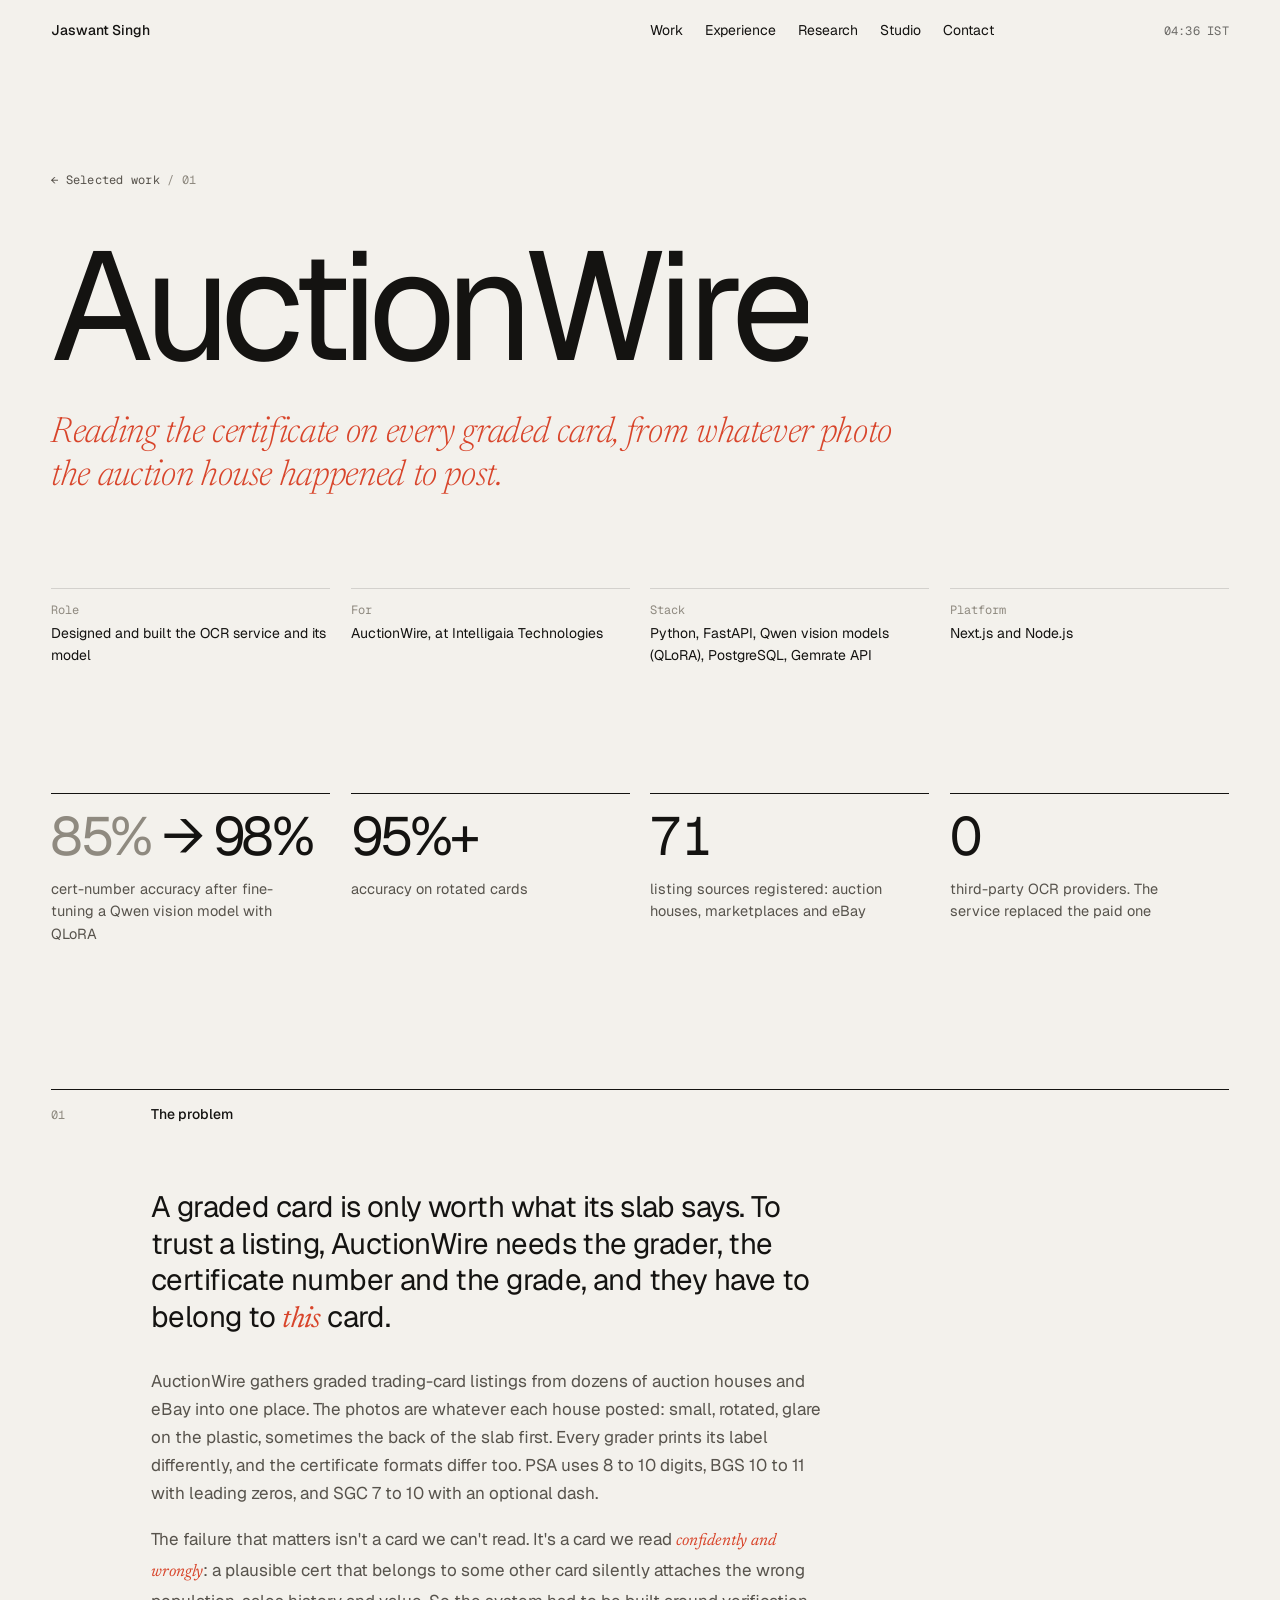
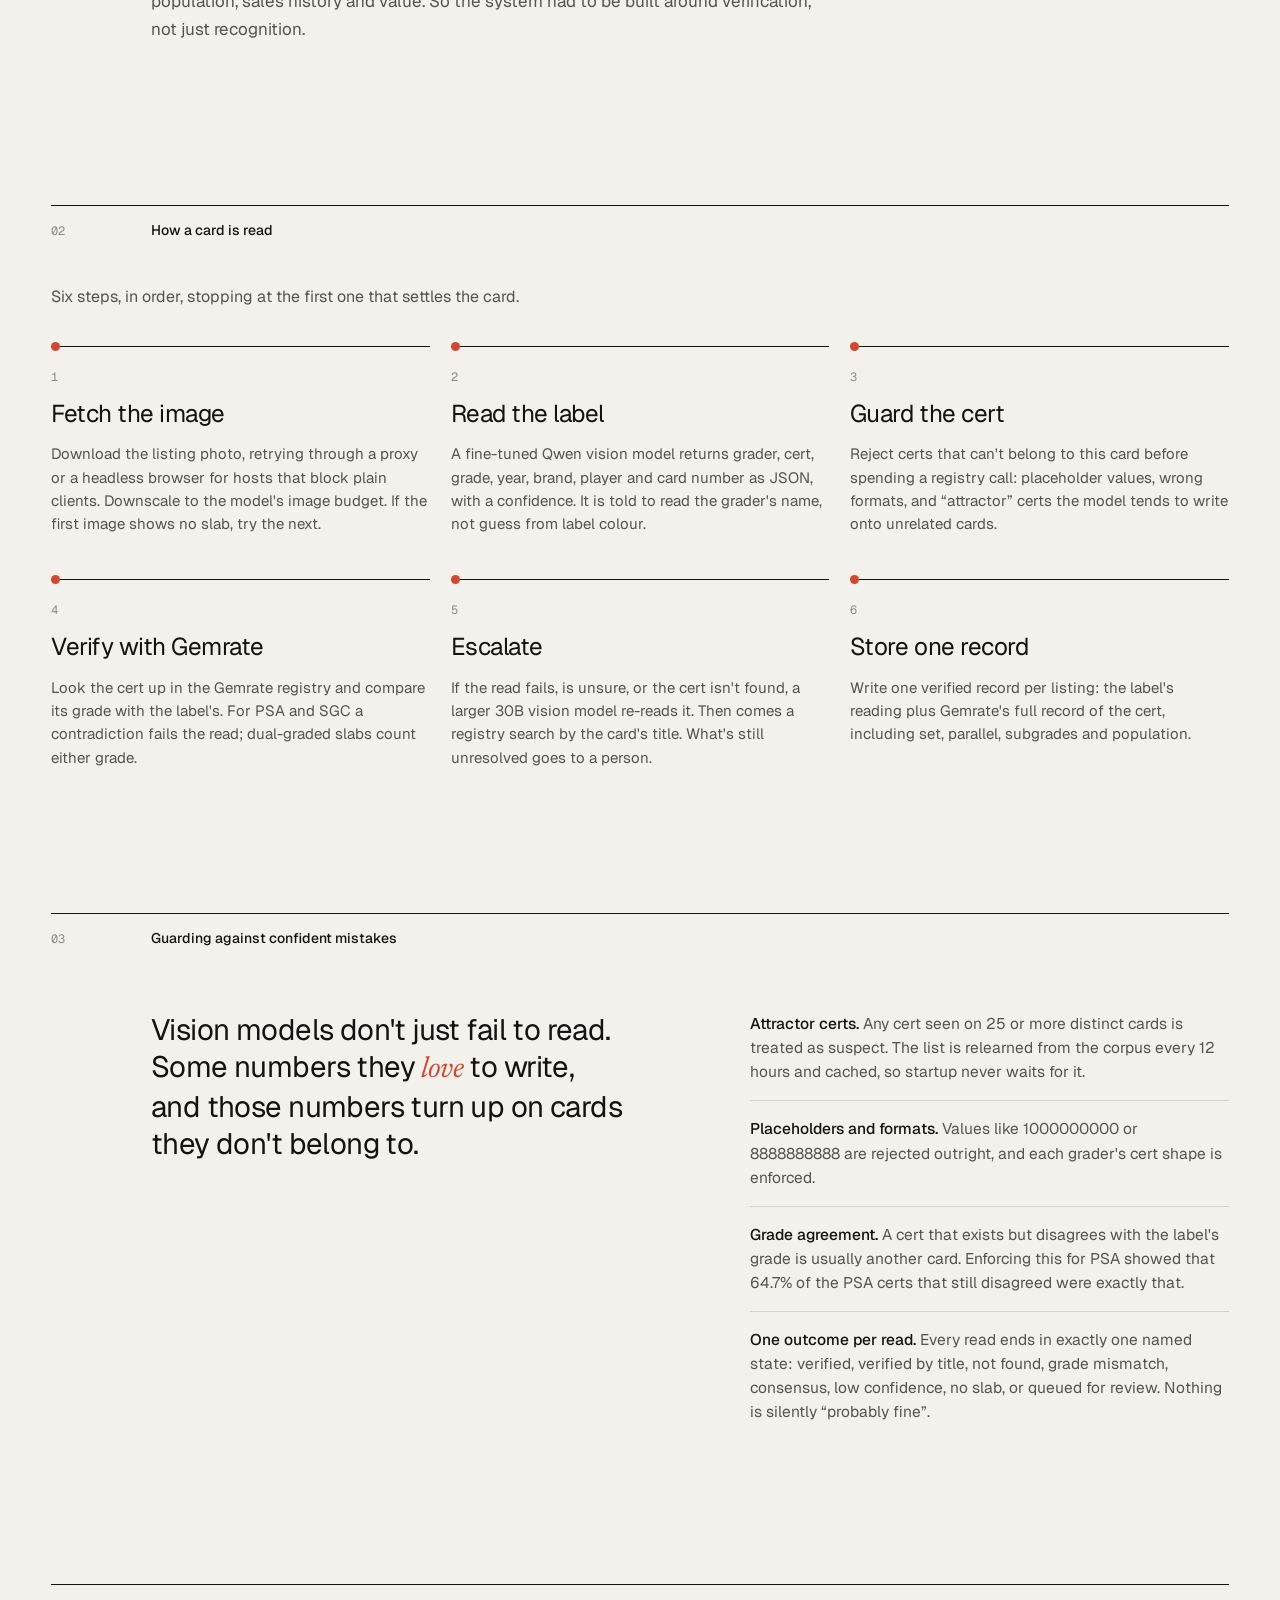
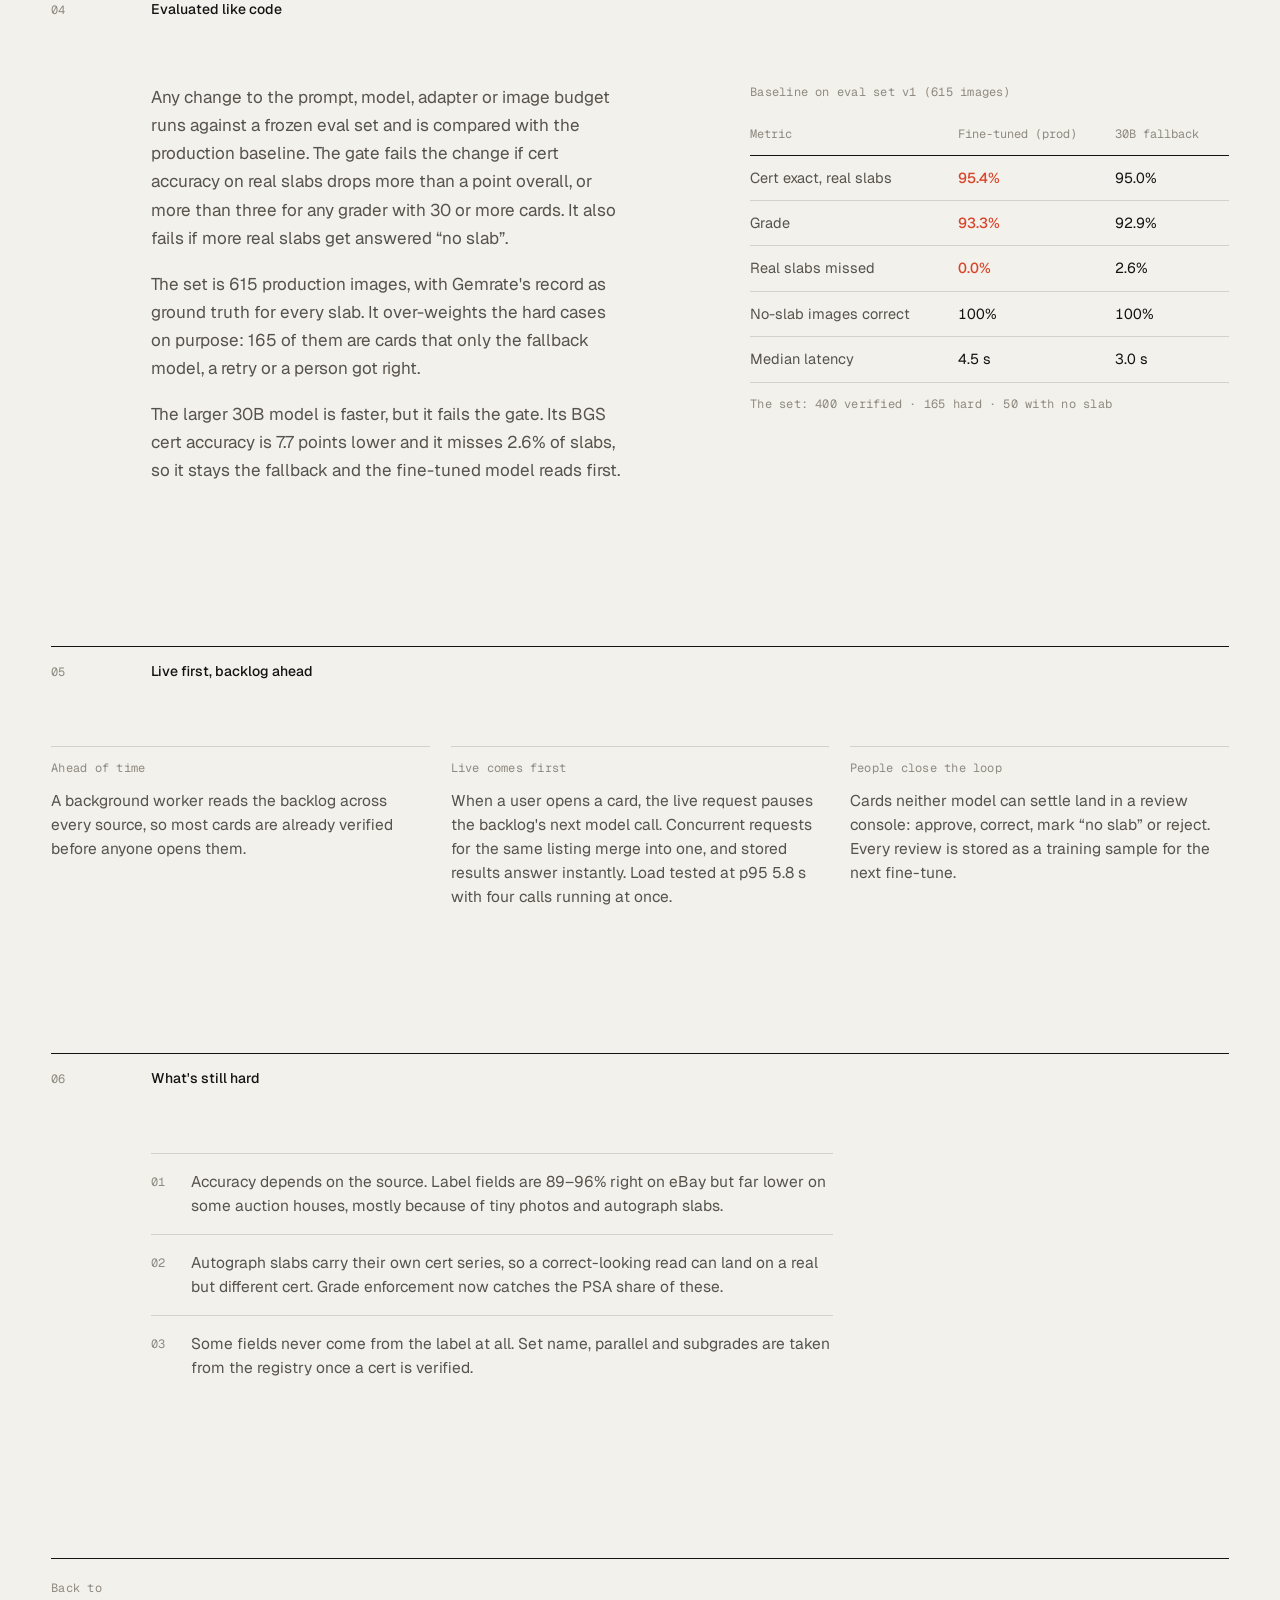
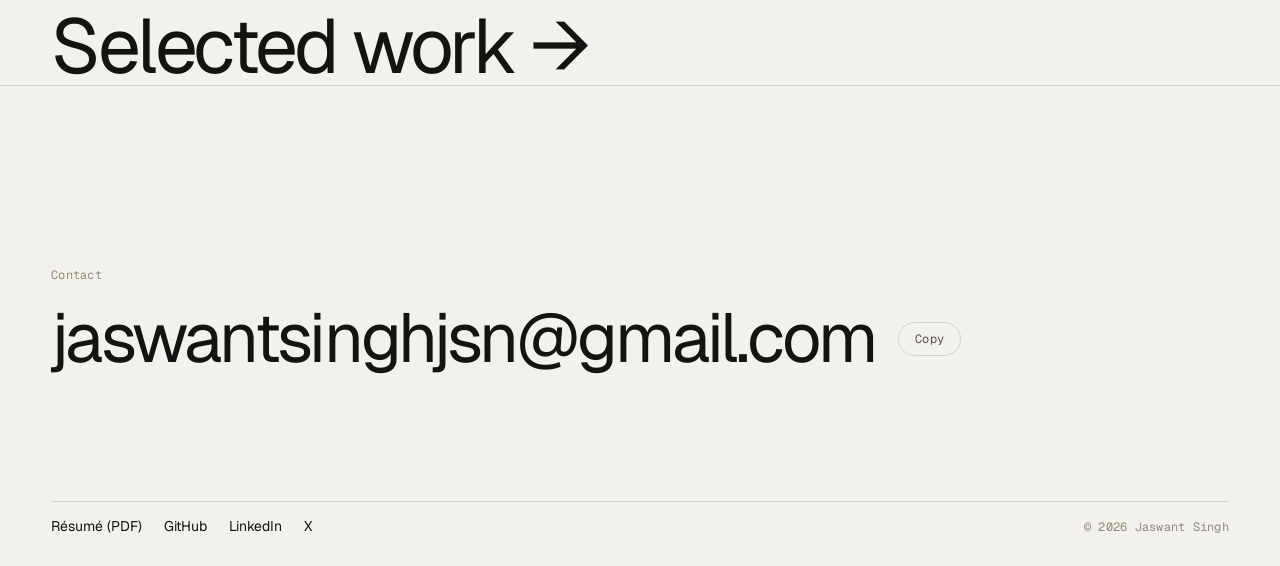
==== work/auctionwire/index.html @ cd72feee "Add the AuctionWire case study page - work/auctionwire/: problem, six-step read pipeline, cert guard" ====
<!DOCTYPE html>
<html lang="en">
<head>
<meta charset="UTF-8" />
<meta name="viewport" content="width=device-width, initial-scale=1.0" />
<title>AuctionWire: reading every slab — Jaswant Singh</title>
<meta name="description" content="Case study: the vision-model service that reads grader, cert number and grade off graded trading-card slabs in auction listings, verifies them against the Gemrate registry, and gates every change on a frozen eval set." />
<meta name="theme-color" content="#f3f1ec" />
<link rel="canonical" href="https://jaswant.art/work/auctionwire/" />
<meta property="og:type" content="article" />
<meta property="og:url" content="https://jaswant.art/work/auctionwire/" />
<meta property="og:title" content="AuctionWire: reading every slab" />
<meta property="og:description" content="A fine-tuned vision model, a registry check and an eval gate: how AuctionWire verifies graded cards from listing photos." />
<meta property="og:image" content="https://jaswant.art/og.png" />
<meta name="twitter:card" content="summary_large_image" />
<meta name="twitter:creator" content="@CodeComposer009" />
<link rel="icon" href="/favicon.ico" sizes="any" />
<link rel="icon" type="image/png" sizes="32x32" href="/img/favicon-32.png" />
<link rel="apple-touch-icon" href="/img/apple-touch-icon.png" />
<link rel="preconnect" href="https://fonts.googleapis.com" />
<link rel="preconnect" href="https://fonts.gstatic.com" crossorigin />
<link href="https://fonts.googleapis.com/css2?family=Geist:wght@300;400;500&family=Geist+Mono:wght@400&family=Newsreader:ital,opsz,wght@0,6..72,300;0,6..72,400;1,6..72,300;1,6..72,400&display=swap" rel="stylesheet" />
<link rel="stylesheet" href="../../css/style.css" />
</head>
<body class="case">

<header class="top">
  <a class="top__name" href="../../">Jaswant Singh</a>
  <nav class="top__nav" aria-label="Primary">
    <a href="../../#work">Work</a>
    <a href="../../#experience" class="top__wide">Experience</a>
    <a href="../../#writing">Research</a>
    <a href="../../#studio">Studio</a>
    <a href="#contact">Contact</a>
  </nav>
  <span class="top__time mono" id="clock" aria-label="Local time"></span>
</header>

<main>

  <!-- ─────────── title ─────────── -->
  <section class="cs-hero">
    <p class="cs-hero__crumb mono"><a href="../../#work">← Selected work</a> / 01</p>
    <h1 class="cs-hero__title" data-split>AuctionWire</h1>
    <p class="cs-hero__lede" data-reveal>
      Reading the certificate on every graded card, from whatever photo the auction house happened to post.
    </p>

    <dl class="cs-meta" data-reveal>
      <div><dt>Role</dt><dd>Designed and built the OCR service and its model</dd></div>
      <div><dt>For</dt><dd>AuctionWire, at Intelligaia Technologies</dd></div>
      <div><dt>Stack</dt><dd>Python, FastAPI, Qwen vision models (QLoRA), PostgreSQL, Gemrate API</dd></div>
      <div><dt>Platform</dt><dd>Next.js and Node.js</dd></div>
    </dl>
  </section>

  <!-- ─────────── numbers ─────────── -->
  <section class="cs-stats" aria-label="Results">
    <div class="cs-stat" data-reveal>
      <p class="cs-stat__n"><span class="cs-stat__from">85%</span> → <span data-count="98">98</span>%</p>
      <p class="cs-stat__l">cert-number accuracy after fine-tuning a Qwen vision model with QLoRA</p>
    </div>
    <div class="cs-stat" data-reveal>
      <p class="cs-stat__n"><span data-count="95">95</span>%+</p>
      <p class="cs-stat__l">accuracy on rotated cards</p>
    </div>
    <div class="cs-stat" data-reveal>
      <p class="cs-stat__n"><span data-count="71">71</span></p>
      <p class="cs-stat__l">listing sources registered: auction houses, marketplaces and eBay</p>
    </div>
    <div class="cs-stat" data-reveal>
      <p class="cs-stat__n">0</p>
      <p class="cs-stat__l">third-party OCR providers. The service replaced the paid one</p>
    </div>
  </section>

  <!-- ─────────── problem ─────────── -->
  <section class="cs-block">
    <header class="block__head">
      <span class="block__num mono">01</span>
      <h2 class="block__title">The problem</h2>
    </header>
    <div class="cs-prose" data-reveal>
      <p class="cs-big">
        A graded card is only worth what its slab says. To trust a listing, AuctionWire needs the grader,
        the certificate number and the grade, and they have to belong to <em>this</em> card.
      </p>
      <p>
        AuctionWire gathers graded trading-card listings from dozens of auction houses and eBay into one place.
        The photos are whatever each house posted: small, rotated, glare on the plastic, sometimes the back of the slab first.
        Every grader prints its label differently, and the certificate formats differ too. PSA uses 8 to 10 digits,
        BGS 10 to 11 with leading zeros, and SGC 7 to 10 with an optional dash.
      </p>
      <p>
        The failure that matters isn't a card we can't read. It's a card we read <em>confidently and wrongly</em>:
        a plausible cert that belongs to some other card silently attaches the wrong population, sales history and value.
        So the system had to be built around verification, not just recognition.
      </p>
    </div>
  </section>

  <!-- ─────────── pipeline ─────────── -->
  <section class="cs-block">
    <header class="block__head">
      <span class="block__num mono">02</span>
      <h2 class="block__title">How a card is read</h2>
    </header>
    <p class="cs-intro" data-reveal>Six steps, in order, stopping at the first one that settles the card.</p>

    <ol class="pipe" id="pipe">
      <li class="pipe__step" data-reveal>
        <span class="pipe__n mono">1</span>
        <h3>Fetch the image</h3>
        <p>Download the listing photo, retrying through a proxy or a headless browser for hosts that block plain clients. Downscale to the model's image budget. If the first image shows no slab, try the next.</p>
      </li>
      <li class="pipe__step" data-reveal>
        <span class="pipe__n mono">2</span>
        <h3>Read the label</h3>
        <p>A fine-tuned Qwen vision model returns grader, cert, grade, year, brand, player and card number as JSON, with a confidence. It is told to read the grader's name, not guess from label colour.</p>
      </li>
      <li class="pipe__step" data-reveal>
        <span class="pipe__n mono">3</span>
        <h3>Guard the cert</h3>
        <p>Reject certs that can't belong to this card before spending a registry call: placeholder values, wrong formats, and “attractor” certs the model tends to write onto unrelated cards.</p>
      </li>
      <li class="pipe__step" data-reveal>
        <span class="pipe__n mono">4</span>
        <h3>Verify with Gemrate</h3>
        <p>Look the cert up in the Gemrate registry and compare its grade with the label's. For PSA and SGC a contradiction fails the read; dual-graded slabs count either grade.</p>
      </li>
      <li class="pipe__step" data-reveal>
        <span class="pipe__n mono">5</span>
        <h3>Escalate</h3>
        <p>If the read fails, is unsure, or the cert isn't found, a larger 30B vision model re-reads it. Then comes a registry search by the card's title. What's still unresolved goes to a person.</p>
      </li>
      <li class="pipe__step" data-reveal>
        <span class="pipe__n mono">6</span>
        <h3>Store one record</h3>
        <p>Write one verified record per listing: the label's reading plus Gemrate's full record of the cert, including set, parallel, subgrades and population.</p>
      </li>
    </ol>
  </section>

  <!-- ─────────── guards ─────────── -->
  <section class="cs-block">
    <header class="block__head">
      <span class="block__num mono">03</span>
      <h2 class="block__title">Guarding against confident mistakes</h2>
    </header>
    <div class="cs-split">
      <p class="cs-big" data-reveal>
        Vision models don't just fail to read. Some numbers they <em>love</em> to write, and those numbers turn up on cards they don't belong to.
      </p>
      <ul class="cs-list" data-reveal>
        <li><strong>Attractor certs.</strong> Any cert seen on 25 or more distinct cards is treated as suspect. The list is relearned from the corpus every 12 hours and cached, so startup never waits for it.</li>
        <li><strong>Placeholders and formats.</strong> Values like 1000000000 or 8888888888 are rejected outright, and each grader's cert shape is enforced.</li>
        <li><strong>Grade agreement.</strong> A cert that exists but disagrees with the label's grade is usually another card. Enforcing this for PSA showed that 64.7% of the PSA certs that still disagreed were exactly that.</li>
        <li><strong>One outcome per read.</strong> Every read ends in exactly one named state: verified, verified by title, not found, grade mismatch, consensus, low confidence, no slab, or queued for review. Nothing is silently “probably fine”.</li>
      </ul>
    </div>
  </section>

  <!-- ─────────── evals ─────────── -->
  <section class="cs-block">
    <header class="block__head">
      <span class="block__num mono">04</span>
      <h2 class="block__title">Evaluated like code</h2>
    </header>
    <div class="cs-split">
      <div class="cs-prose" data-reveal>
        <p>
          Any change to the prompt, model, adapter or image budget runs against a frozen eval set and is compared
          with the production baseline. The gate fails the change if cert accuracy on real slabs drops more than a point
          overall, or more than three for any grader with 30 or more cards. It also fails if more real slabs get answered
          “no slab”.
        </p>
        <p>
          The set is 615 production images, with Gemrate's record as ground truth for every slab. It over-weights the hard cases
          on purpose: 165 of them are cards that only the fallback model, a retry or a person got right.
        </p>
        <p>
          The larger 30B model is faster, but it fails the gate. Its BGS cert accuracy is 7.7 points lower and it misses 2.6% of slabs,
          so it stays the fallback and the fine-tuned model reads first.
        </p>
      </div>
      <figure class="cs-table" data-reveal>
        <table>
          <caption class="mono">Baseline on eval set v1 (615 images)</caption>
          <thead>
            <tr><th scope="col">Metric</th><th scope="col">Fine-tuned (prod)</th><th scope="col">30B fallback</th></tr>
          </thead>
          <tbody>
            <tr><th scope="row">Cert exact, real slabs</th><td><b>95.4%</b></td><td>95.0%</td></tr>
            <tr><th scope="row">Grade</th><td><b>93.3%</b></td><td>92.9%</td></tr>
            <tr><th scope="row">Real slabs missed</th><td><b>0.0%</b></td><td>2.6%</td></tr>
            <tr><th scope="row">No-slab images correct</th><td>100%</td><td>100%</td></tr>
            <tr><th scope="row">Median latency</th><td>4.5 s</td><td>3.0 s</td></tr>
          </tbody>
        </table>
        <figcaption class="mono">The set: 400 verified · 165 hard · 50 with no slab</figcaption>
      </figure>
    </div>
  </section>

  <!-- ─────────── system ─────────── -->
  <section class="cs-block">
    <header class="block__head">
      <span class="block__num mono">05</span>
      <h2 class="block__title">Live first, backlog ahead</h2>
    </header>
    <div class="cs-cols">
      <div data-reveal>
        <h3 class="label">Ahead of time</h3>
        <p>A background worker reads the backlog across every source, so most cards are already verified before anyone opens them.</p>
      </div>
      <div data-reveal>
        <h3 class="label">Live comes first</h3>
        <p>When a user opens a card, the live request pauses the backlog's next model call. Concurrent requests for the same listing merge into one, and stored results answer instantly. Load tested at p95 5.8 s with four calls running at once.</p>
      </div>
      <div data-reveal>
        <h3 class="label">People close the loop</h3>
        <p>Cards neither model can settle land in a review console: approve, correct, mark “no slab” or reject. Every review is stored as a training sample for the next fine-tune.</p>
      </div>
    </div>
  </section>

  <!-- ─────────── honest gaps ─────────── -->
  <section class="cs-block">
    <header class="block__head">
      <span class="block__num mono">06</span>
      <h2 class="block__title">What's still hard</h2>
    </header>
    <ul class="cs-gaps" data-reveal>
      <li>Accuracy depends on the source. Label fields are 89–96% right on eBay but far lower on some auction houses, mostly because of tiny photos and autograph slabs.</li>
      <li>Autograph slabs carry their own cert series, so a correct-looking read can land on a real but different cert. Grade enforcement now catches the PSA share of these.</li>
      <li>Some fields never come from the label at all. Set name, parallel and subgrades are taken from the registry once a cert is verified.</li>
    </ul>
  </section>

  <!-- ─────────── next ─────────── -->
  <nav class="cs-next" aria-label="More">
    <a href="../../#work" class="cs-next__link">
      <span class="label">Back to</span>
      <span class="cs-next__title">Selected work →</span>
    </a>
  </nav>

  <footer class="contact" id="contact">
    <p class="label">Contact</p>
    <div class="contact__mailrow">
      <a class="contact__mail" href="mailto:jaswantsinghjsn@gmail.com" data-split>jaswantsinghjsn@gmail.com</a>
      <button class="contact__copy mono" type="button" data-copy="jaswantsinghjsn@gmail.com" aria-live="polite">Copy</button>
    </div>
    <div class="contact__row">
      <nav class="contact__links" aria-label="Elsewhere">
        <a href="../../resume.pdf" target="_blank" rel="noopener">Résumé (PDF)</a>
        <a href="https://github.com/jaswantsinghh" target="_blank" rel="me noopener">GitHub</a>
        <a href="https://www.linkedin.com/in/jaswant-singh009" target="_blank" rel="me noopener">LinkedIn</a>
        <a href="https://x.com/CodeComposer009" target="_blank" rel="me noopener">X</a>
      </nav>
      <p class="mono">© <span id="year"></span> Jaswant Singh</p>
    </div>
  </footer>
</main>

<script src="../../js/case.js"></script>
</body>
</html>
---- css/style.css ----
/* ═══════════════════════════════════════════════════════════════
   jaswant.art
   Paper, ink, one red. A 12-column grid and a lot of air.
   ═══════════════════════════════════════════════════════════════ */

:root {
  --paper: #f3f1ec;
  --ink: #141311;
  --ink-2: #57534c;   /* secondary text */
  --ink-3: #8f8a80;   /* tertiary / labels */
  --rule: rgba(20, 19, 17, 0.14);
  --accent: #d8452b;

  --sans: "Geist", ui-sans-serif, system-ui, -apple-system, "Segoe UI", sans-serif;
  --serif: "Newsreader", "Iowan Old Style", Georgia, serif;
  --mono: "Geist Mono", ui-monospace, "SF Mono", Menlo, monospace;

  --pad: clamp(20px, 4vw, 56px);
  --gap: clamp(14px, 1.6vw, 24px);
  --ease: cubic-bezier(0.22, 1, 0.36, 1);
}

/* the studio turns the lights down — js toggles .is-night on <html> */
html.is-night {
  --paper: #151412;
  --ink: #ece8df;
  --ink-2: #b3ada2;
  --ink-3: #7d786f;
  --rule: rgba(236, 232, 223, 0.14);
}

*, *::before, *::after { margin: 0; padding: 0; box-sizing: border-box; }

html { scroll-behavior: smooth; -webkit-text-size-adjust: 100%; }

body {
  background: var(--paper);
  color: var(--ink);
  font-family: var(--sans);
  font-size: 16px;
  line-height: 1.55;
  font-weight: 400;
  -webkit-font-smoothing: antialiased;
  text-rendering: optimizeLegibility;
  transition: background-color 0.9s var(--ease), color 0.9s var(--ease);
  overflow-x: hidden;
}

::selection { background: var(--accent); color: #fff; }

[hidden] { display: none !important; }
a { color: inherit; text-decoration: none; }
ul, ol { list-style: none; }
img { display: block; max-width: 100%; }

.mono { font-family: var(--mono); font-size: 12px; letter-spacing: 0.02em; }
.label {
  font-family: var(--mono); font-size: 12px; font-weight: 400;
  letter-spacing: 0.02em; color: var(--ink-3);
}

.skip {
  position: absolute; left: -9999px; top: 12px; z-index: 100;
  background: var(--ink); color: var(--paper); padding: 8px 14px;
}
.skip:focus { left: 12px; }

:focus-visible { outline: 1.5px solid var(--accent); outline-offset: 3px; }

/* underline that draws in from the left */
.top__nav a, .contact__links a, .reader__close {
  background: linear-gradient(currentColor, currentColor) no-repeat 0 100% / 0 1px;
  transition: background-size 0.5s var(--ease), color 0.3s;
}
.top__nav a:hover, .contact__links a:hover, .reader__close:hover { background-size: 100% 1px; }

/* ─────────────────────────── header ─────────────────────────── */
.top {
  position: fixed; inset: 0 0 auto 0; z-index: 50;
  display: grid; grid-template-columns: repeat(12, 1fr); column-gap: var(--gap);
  align-items: baseline;
  padding: 20px var(--pad);
  font-size: 14px;
  background: color-mix(in srgb, var(--paper) 88%, transparent);
  -webkit-backdrop-filter: blur(10px); backdrop-filter: blur(10px);
  transition: background-color 0.9s var(--ease);
}
.top__name { grid-column: 1 / span 3; font-weight: 500; }
.top__nav { grid-column: 7 / span 4; display: flex; gap: 22px; }
.top__time { grid-column: 11 / span 2; justify-self: end; color: inherit; opacity: 0.6; }
/* mid widths: drop the clock and let the nav sit flush right */
@media (max-width: 1180px) {
  .top__time { display: none; }
  .top__nav { grid-column: 4 / -1; justify-self: end; }
}
@media (max-width: 760px) {
  .top { grid-template-columns: 1fr auto; }
  .top__name { grid-column: 1; }
  .top__nav { grid-column: 2; gap: 14px; }
  .top__wide { display: none; }
  .top__name { white-space: nowrap; }
  .top__time { display: none; }
}
@media (max-width: 400px) {
  .top__nav { gap: 11px; font-size: 13px; }
}
@media (max-width: 350px) {
  .top { column-gap: 10px; font-size: 12.5px; }
  .top__nav { gap: 8px; font-size: 12.5px; }
}

/* ─────────────────────────── intro ─────────────────────────── */
.intro {
  position: relative;
  min-height: 100svh;
  display: flex; flex-direction: column;
  padding: clamp(110px, 19vh, 190px) var(--pad) 32px;
}
.intro__lede {
  max-width: 15.5em;
  font-weight: 400;
  font-size: clamp(32px, 4.6vw, 74px);
  line-height: 1.02;
  letter-spacing: -0.035em;
  position: relative; z-index: 2;
}
/* the memoji sits in the empty top-right of the intro, tilting toward the cursor */
.intro__me {
  position: absolute;
  top: clamp(110px, 19vh, 190px);  /* same as the intro’s top padding, so it lines up with the lede */
  right: var(--pad);
  width: clamp(104px, 11.5vw, 176px); height: auto;
  transform-origin: 50% 85%;
  will-change: transform;
  opacity: 0; animation: me-in 1.2s 0.5s var(--ease) forwards;
}
@keyframes me-in { from { opacity: 0; translate: 0 18px; } to { opacity: 1; translate: 0 0; } }
@media (max-width: 760px) {
  .intro__me { position: static; width: 84px; margin: 0 0 18px -6px; }
}
.intro__lede .soft {
  font-family: var(--serif); font-style: italic; font-weight: 300;
  letter-spacing: -0.01em;
  color: var(--accent);
}
.intro__meta {
  order: 3;
  display: grid; grid-template-columns: repeat(12, 1fr); column-gap: var(--gap);
  margin-top: 0;
  position: relative; z-index: 2;
  font-size: 14px;
}
.intro__meta div { grid-column: span 3; border-top: 1px solid var(--rule); padding-top: 12px; }
.intro__meta div:first-child { grid-column: 1 / span 3; }
.intro__meta div:nth-child(2) { grid-column: 4 / span 4; }
.intro__meta div:nth-child(3) { grid-column: 8 / span 5; }
.intro__meta dt { font-family: var(--mono); font-size: 12px; color: var(--ink-3); margin-bottom: 4px; }
.intro__meta dd { color: var(--ink); }
@media (max-width: 760px) {
  .intro__meta { display: block; }
  .intro__meta div { margin-bottom: 14px; }
}

/* the field takes whatever height is left between the lede and the meta row */
.intro__field {
  order: 2;
  flex: 1 1 0;      /* basis 0: ignore the canvas's own pixel size */
  min-height: 200px;
  width: calc(100% + 2 * var(--pad));
  margin: 12px calc(-1 * var(--pad)) 20px;
  display: block;
  pointer-events: none;
}

/* ─────────────────────────── blocks ─────────────────────────── */
.block, .studio { padding: clamp(96px, 16vh, 180px) var(--pad) 0; position: relative; }
.block__head {
  display: grid; grid-template-columns: repeat(12, 1fr); column-gap: var(--gap);
  align-items: baseline;
  border-top: 1px solid var(--ink);
  padding-top: 14px;
  margin-bottom: clamp(40px, 7vh, 80px);
}
.block__num { grid-column: 1 / span 1; color: var(--ink-3); }
.block__title { grid-column: 2 / span 6; font-size: 14px; font-weight: 500; letter-spacing: 0; }
@media (max-width: 760px) {
  .block__num { grid-column: 1 / span 2; }
  .block__title { grid-column: 3 / -1; }
}

/* ─────────────────────────── work rows ─────────────────────────── */
.rows { border-bottom: 1px solid var(--rule); }
.row {
  display: grid; grid-template-columns: repeat(12, 1fr); column-gap: var(--gap);
  align-items: baseline;
  padding: 26px 0 28px;
  border-top: 1px solid var(--rule);
  position: relative;
  cursor: default;
}
.row:first-child { border-top: none; }
.row__idx { grid-column: 1 / span 1; color: var(--ink-3); }
.row__title {
  grid-column: 2 / span 5;
  font-size: clamp(24px, 2.6vw, 38px); font-weight: 400; letter-spacing: -0.025em; line-height: 1.1;
  transition: transform 0.6s var(--ease), color 0.3s;
}
.row__desc { grid-column: 7 / span 4; color: var(--ink-2); font-size: 15px; max-width: 42ch; }
.row__tags { grid-column: 11 / span 2; justify-self: end; text-align: right; color: var(--ink-3); }
.rows:hover .row { color: var(--ink-3); }
.rows:hover .row .row__desc { color: var(--ink-3); }
.rows .row:hover, .rows .row:hover .row__desc { color: var(--ink); }
.rows .row:hover .row__title { transform: translateX(10px); color: var(--accent); }
.row, .row__desc { transition: color 0.35s; }
@media (max-width: 900px) {
  .row__idx { grid-column: 1 / span 1; }
  .row__title { grid-column: 2 / -1; }
  .row__desc { grid-column: 2 / -1; margin-top: 10px; }
  .row__tags { grid-column: 2 / -1; justify-self: start; text-align: left; margin-top: 10px; }
}

/* floating drawing that follows the cursor over the work list */
.peek {
  position: fixed; left: 0; top: 0; z-index: 40;
  width: 300px; height: 210px;
  pointer-events: none;
  opacity: 0; transform: scale(0.92);
  transition: opacity 0.35s var(--ease), transform 0.5s var(--ease);
  will-change: transform;
}
.peek.is-on { opacity: 1; transform: scale(1); }
.peek canvas { width: 100%; height: 100%; display: block; }
@media (hover: none) { .peek { display: none; } }

/* ─────────────────────────── experience ─────────────────────────── */
.cv { border-bottom: 1px solid var(--rule); }
.cv__item {
  display: grid; grid-template-columns: repeat(12, 1fr); column-gap: var(--gap);
  align-items: baseline;
  padding: 22px 0 24px; border-top: 1px solid var(--rule);
}
.cv__item:first-child { border-top: none; }
.cv__when { grid-column: 1 / span 2; color: var(--ink-3); }
.cv__what { grid-column: 3 / span 4; }
.cv__what h3 { font-size: clamp(18px, 1.6vw, 22px); font-weight: 400; letter-spacing: -0.015em; line-height: 1.2; }
.cv__org { color: var(--ink-3); font-size: 15px; margin-top: 2px; }
.cv__note { grid-column: 8 / span 5; color: var(--ink-2); font-size: 15px; max-width: 46ch; }
@media (max-width: 900px) {
  .cv__when { grid-column: 1 / -1; margin-bottom: 6px; }
  .cv__what, .cv__note { grid-column: 1 / -1; }
  .cv__note { margin-top: 10px; }
}

/* ─────────────────────────── practice ─────────────────────────── */
.practice { display: grid; grid-template-columns: repeat(12, 1fr); column-gap: var(--gap); }
.practice__statement {
  grid-column: 2 / span 8;
  font-size: clamp(22px, 2.3vw, 34px); line-height: 1.25; letter-spacing: -0.02em;
  margin-bottom: clamp(56px, 9vh, 100px);
}
.practice__cols {
  grid-column: 2 / -1;
  display: grid; grid-template-columns: repeat(3, 1fr); column-gap: var(--gap);
}
.practice__cols .label { margin-bottom: 14px; }
.practice__cols li { font-size: 15px; padding: 9px 0; border-top: 1px solid var(--rule); color: var(--ink-2); }
@media (max-width: 760px) {
  .practice__statement, .practice__cols { grid-column: 1 / -1; }
  .practice__cols { grid-template-columns: 1fr; row-gap: 36px; }
}

/* ─────────────────────────── writing ─────────────────────────── */
.entries { border-bottom: 1px solid var(--rule); }
.entry {
  display: grid; grid-template-columns: repeat(12, 1fr); column-gap: var(--gap);
  align-items: baseline;
  width: 100%; padding: 20px 0;
  background: none; border: none; border-top: 1px solid var(--rule);
  font: inherit; color: inherit; text-align: left;
  cursor: pointer;
}
.entries li:first-child .entry { border-top: none; }
.entry__type { grid-column: 1 / span 1; color: var(--ink-3); }
.entry__title { grid-column: 2 / span 7; font-size: clamp(18px, 1.6vw, 22px); letter-spacing: -0.015em; transition: color 0.3s; }
.entry__meta { grid-column: 9 / span 3; color: var(--ink-3); }
.entry__arrow { grid-column: 12 / span 1; justify-self: end; transition: transform 0.5s var(--ease); }
.entry:hover .entry__title { color: var(--accent); }
.entry:hover .entry__arrow { transform: translateX(6px); }
@media (max-width: 760px) {
  .entry__type { grid-column: 1 / span 3; }
  .entry__title { grid-column: 1 / -1; order: 3; margin-top: 4px; }
  .entry__meta { grid-column: 4 / span 8; }
  .entry__arrow { display: none; }
}

/* ─────────────────────────── studio ─────────────────────────── */
.studio__intro {
  display: block;
  margin-left: calc((100% + var(--gap)) / 12);
  max-width: 30ch;
  font-family: var(--serif); font-weight: 300;
  font-size: clamp(26px, 3vw, 44px); line-height: 1.15; letter-spacing: -0.01em;
  margin-bottom: clamp(64px, 11vh, 130px);
}
@media (max-width: 760px) { .studio__intro { margin-left: 0; } }

.plates {
  display: grid; grid-template-columns: repeat(12, 1fr); column-gap: var(--gap); row-gap: 56px;
  align-items: start;
  margin-bottom: clamp(96px, 15vh, 170px);
}
.plate--a { grid-column: 1 / span 5; }
.plate--b { grid-column: 7 / span 4; margin-top: 18vh; }
.plate--c { grid-column: 3 / span 4; }
.plate__img { overflow: hidden; }
.plate__img > * { transition: transform 1.4s var(--ease); }
.plate:hover .plate__img > * { transform: scale(1.03); }
.plate__ph { aspect-ratio: 4 / 5; }
.plate--c .plate__ph { aspect-ratio: 5 / 4; }
.plate__ph--1 { background: radial-gradient(120% 90% at 30% 20%, #c46a42 0%, #7d3420 45%, #2a1a12 100%); }
.plate__ph--2 { background: linear-gradient(170deg, #c9b48a 0%, #8c7a58 40%, #3b3428 100%); }
.plate__ph--3 { background: radial-gradient(90% 120% at 70% 70%, #5d6b55 0%, #2f382c 55%, #171b15 100%); }
.plate figcaption {
  display: flex; justify-content: space-between; gap: 12px;
  padding-top: 10px; font-size: 14px;
}
.plate figcaption .mono { color: var(--ink-3); }
@media (max-width: 760px) {
  .plate--a, .plate--b, .plate--c { grid-column: 1 / -1; margin-top: 0; }
}

.poems {
  display: grid; grid-template-columns: repeat(12, 1fr); column-gap: var(--gap); row-gap: 64px;
  margin-bottom: clamp(96px, 15vh, 170px);
}
.poem { grid-column: span 4; }
.poem h3 { font-family: var(--mono); font-size: 12px; font-weight: 400; color: var(--ink-3); margin-bottom: 18px; }
.poem p { font-family: var(--serif); font-size: clamp(19px, 1.5vw, 22px); line-height: 1.5; font-weight: 300; }
.poem em { color: var(--accent); }
@media (max-width: 900px) { .poem { grid-column: 1 / -1; max-width: 34ch; } }

.notes, .journal {
  display: grid; grid-template-columns: repeat(12, 1fr); column-gap: var(--gap);
  margin-bottom: clamp(72px, 12vh, 130px);
}
.notes .label, .journal .label { grid-column: 1 / span 2; }
.notes__list, .journal__list { grid-column: 3 / span 8; }
.notes__list li {
  font-family: var(--serif); font-style: italic; font-weight: 300;
  font-size: clamp(22px, 2.2vw, 32px); line-height: 1.25; letter-spacing: -0.01em;
  padding: 18px 0; border-top: 1px solid var(--rule);
}
.notes__list li:first-child { border-top: none; padding-top: 0; }
.journal__list li {
  display: grid; grid-template-columns: 110px 1fr; column-gap: var(--gap);
  padding: 14px 0; border-top: 1px solid var(--rule);
  font-size: 15px; color: var(--ink-2);
}
.journal__list li:first-child { border-top: none; padding-top: 0; }
.journal__list time { font-family: var(--mono); font-size: 12px; color: var(--ink-3); padding-top: 2px; }
@media (max-width: 760px) {
  .notes .label, .journal .label { grid-column: 1 / -1; margin-bottom: 16px; }
  .notes__list, .journal__list { grid-column: 1 / -1; }
  .journal__list li { grid-template-columns: 1fr; row-gap: 4px; }
}

/* ─────────────────────────── contact ─────────────────────────── */
.contact {
  padding: clamp(120px, 20vh, 220px) var(--pad) 28px;
  border-top: 1px solid var(--rule);
}
.contact .label { margin-bottom: 18px; }
.contact__mail {
  display: inline-block;
  font-size: clamp(26px, 5.4vw, 92px); line-height: 1.05; letter-spacing: -0.04em; font-weight: 400;
  max-width: 100%; overflow-wrap: anywhere;
  transition: color 0.35s;
}
.contact__mail:hover { color: var(--accent); }
.contact__mailrow { display: flex; align-items: center; flex-wrap: wrap; gap: 14px 22px; }
.contact__copy {
  background: none; color: var(--ink-2); cursor: pointer;
  border: 1px solid var(--rule); border-radius: 100px;
  padding: 8px 16px; font-size: 12px;
  transition: color 0.3s, border-color 0.3s, background-color 0.3s;
}
.contact__copy:hover { color: var(--ink); border-color: var(--ink); }
.contact__copy.is-done { color: var(--paper); background: var(--ink); border-color: var(--ink); }
.contact__row {
  display: flex; justify-content: space-between; align-items: baseline; flex-wrap: wrap; gap: 16px;
  margin-top: clamp(80px, 14vh, 160px);
  padding-top: 14px; border-top: 1px solid var(--rule);
  font-size: 14px;
}
.contact__links { display: flex; gap: 22px; }
.contact__row .mono { color: var(--ink-3); }

/* ─────────────────────────── reader ─────────────────────────── */
.reader { position: fixed; inset: 0; z-index: 200; visibility: hidden; }
.reader.is-open { visibility: visible; }
.reader__scrim {
  position: absolute; inset: 0; background: rgba(20, 19, 17, 0.35);
  opacity: 0; transition: opacity 0.5s var(--ease);
}
.reader.is-open .reader__scrim { opacity: 1; }
.reader__panel {
  position: absolute; top: 0; right: 0; bottom: 0;
  width: min(720px, 100%);
  overflow-y: auto; overscroll-behavior: contain;
  background: #f3f1ec; color: #141311;
  padding: clamp(28px, 5vw, 64px);
  transform: translateX(100%);
  transition: transform 0.7s var(--ease);
  outline: none;
}
.reader.is-open .reader__panel { transform: none; }
.reader__close {
  position: sticky; top: 0; float: right;
  background-color: transparent; border: none; font: inherit; font-size: 14px; color: inherit;
  cursor: pointer; padding: 2px 0;
}
.reader__meta { color: #8f8a80; margin-bottom: 40px; }
.reader__body h1 { font-size: clamp(30px, 3.6vw, 44px); font-weight: 400; letter-spacing: -0.03em; line-height: 1.08; margin-bottom: 28px; }
.reader__body h2 { font-size: 18px; font-weight: 500; margin: 36px 0 10px; }
.reader__body p, .reader__body li { font-family: var(--serif); font-size: 19px; line-height: 1.6; color: #2c2925; }
.reader__body p { margin-bottom: 18px; }
.reader__body ul { margin: 0 0 18px 20px; list-style: disc; }
.reader__body li { margin-bottom: 6px; }
.reader__body em { font-style: italic; }
.reader__body a { color: #d8452b; text-decoration: underline; text-underline-offset: 3px; }
.reader__body code { font-family: var(--mono); font-size: 0.82em; background: rgba(20, 19, 17, 0.06); padding: 2px 5px; }
.reader__body pre {
  background: #141311; color: #ece8df; padding: 18px 20px; margin: 0 0 18px;
  overflow-x: auto; font-size: 13px; line-height: 1.6;
}
.reader__body pre code { background: none; padding: 0; font-size: inherit; }

/* ─────────────────────────── motion ─────────────────────────── */
[data-reveal] {
  opacity: 0; transform: translateY(24px);
  transition: opacity 1s var(--ease), transform 1.2s var(--ease);
}
[data-reveal].is-in { opacity: 1; transform: none; }

/* split headings: each word rises out of a mask */
.w { display: inline-block; overflow: hidden; vertical-align: top; padding-bottom: 0.08em; margin-bottom: -0.08em; }
.w > span { display: inline-block; transform: translateY(105%); transition: transform 1.1s var(--ease); }
.is-split.is-in .w > span { transform: none; }

@media (prefers-reduced-motion: reduce) {
  html { scroll-behavior: auto; }
  *, *::before, *::after { transition-duration: 0.01ms !important; animation-duration: 0.01ms !important; }
  [data-reveal], .w > span { opacity: 1; transform: none; }
}

/* ═══════════════════════════════════════════════════════════════
   CASE STUDY PAGES (work/*)
   ═══════════════════════════════════════════════════════════════ */
.cs-hero { padding: clamp(110px, 19vh, 190px) var(--pad) 0; }
.cs-hero__crumb { color: var(--ink-3); margin-bottom: clamp(28px, 5vh, 48px); }
.cs-hero__crumb a { color: var(--ink-2); }
.cs-hero__crumb a:hover { color: var(--accent); }
.cs-hero__title {
  font-size: clamp(56px, 12vw, 190px); font-weight: 400;
  letter-spacing: -0.055em; line-height: 0.92;
}
.cs-hero__lede {
  font-family: var(--serif); font-style: italic; font-weight: 300;
  font-size: clamp(24px, 2.8vw, 40px); line-height: 1.2; letter-spacing: -0.01em;
  color: var(--accent);
  max-width: 24em; margin-top: clamp(22px, 4vh, 40px);
}
.cs-meta {
  display: grid; grid-template-columns: repeat(4, 1fr); column-gap: var(--gap); row-gap: 18px;
  margin-top: clamp(56px, 10vh, 110px); font-size: 14px;
}
.cs-meta div { border-top: 1px solid var(--rule); padding-top: 12px; }
.cs-meta dt { font-family: var(--mono); font-size: 12px; color: var(--ink-3); margin-bottom: 4px; }
@media (max-width: 900px) { .cs-meta { grid-template-columns: 1fr 1fr; } }
@media (max-width: 520px) { .cs-meta { grid-template-columns: 1fr; } }

.cs-stats {
  display: grid; grid-template-columns: repeat(4, 1fr); column-gap: var(--gap); row-gap: 40px;
  padding: clamp(80px, 14vh, 150px) var(--pad) 0;
}
.cs-stat { border-top: 1px solid var(--ink); padding-top: 16px; }
.cs-stat__n {
  font-size: clamp(36px, 4.2vw, 64px); letter-spacing: -0.045em; line-height: 1;
  font-variant-numeric: tabular-nums; white-space: nowrap;
}
.cs-stat__from { color: var(--ink-3); }
.cs-stat__l { margin-top: 14px; font-size: 14.5px; color: var(--ink-2); max-width: 26ch; }
@media (max-width: 900px) { .cs-stats { grid-template-columns: 1fr 1fr; } }
@media (max-width: 600px) { .cs-stat:first-child { grid-column: 1 / -1; } }

.cs-block { padding: clamp(96px, 16vh, 170px) var(--pad) 0; }
.cs-intro { color: var(--ink-2); margin: -20px 0 36px; }
.cs-prose { max-width: 62ch; margin-left: calc((100% + var(--gap)) / 12); }
.cs-prose p { color: var(--ink-2); font-size: 17px; line-height: 1.65; margin-bottom: 18px; }
.cs-prose em, .cs-big em { font-family: var(--serif); font-style: italic; color: var(--accent); }
.cs-big {
  font-size: clamp(22px, 2.3vw, 34px) !important; line-height: 1.25 !important;
  letter-spacing: -0.02em; color: var(--ink) !important; margin-bottom: 28px !important;
}
@media (max-width: 760px) { .cs-prose { margin-left: 0; } }

/* six-step pipeline: a 3×2 grid on desktop, a column on phones; a rule draws across as it enters */
.pipe {
  display: grid; grid-template-columns: repeat(3, 1fr); column-gap: var(--gap); row-gap: 44px;
  counter-reset: step;
}
.pipe__step { position: relative; padding-top: 18px; }
.pipe__step::before {
  content: ""; position: absolute; left: 0; right: 0; top: 0; height: 1px;
  background: var(--ink); transform: scaleX(0); transform-origin: left;
  transition: transform 1.2s var(--ease) 0.15s;
}
.pipe__step.is-in::before { transform: scaleX(1); }
.pipe__step::after {
  content: ""; position: absolute; left: 0; top: -4px; width: 9px; height: 9px; border-radius: 50%;
  background: var(--accent);
}
.pipe__n { color: var(--ink-3); }
.pipe__step h3 { font-size: clamp(20px, 1.9vw, 26px); font-weight: 400; letter-spacing: -0.02em; margin: 6px 0 10px; }
.pipe__step p { color: var(--ink-2); font-size: 15px; max-width: 40ch; }
@media (max-width: 900px) { .pipe { grid-template-columns: 1fr 1fr; } }
@media (max-width: 600px) { .pipe { grid-template-columns: 1fr; row-gap: 34px; } }

.cs-split {
  display: grid; grid-template-columns: repeat(12, 1fr); column-gap: var(--gap); row-gap: 40px; align-items: start;
}
.cs-split > :first-child { grid-column: 2 / span 5; margin-left: 0; }
.cs-split > :last-child { grid-column: 8 / span 5; }
@media (max-width: 900px) { .cs-split > :first-child, .cs-split > :last-child { grid-column: 1 / -1; } }

.cs-list li, .cs-gaps li {
  padding: 16px 0; border-top: 1px solid var(--rule); color: var(--ink-2); font-size: 15.5px;
}
.cs-list li:first-child { border-top: none; padding-top: 0; }
.cs-list strong { color: var(--ink); font-weight: 500; }
.cs-gaps { max-width: 62ch; margin-left: calc((100% + var(--gap)) / 12); counter-reset: gap; }
.cs-gaps li { counter-increment: gap; display: grid; grid-template-columns: 40px 1fr; }
.cs-gaps li::before { content: "0" counter(gap); font-family: var(--mono); font-size: 12px; color: var(--ink-3); padding-top: 3px; }
@media (max-width: 760px) { .cs-gaps { margin-left: 0; } }

.cs-table table { width: 100%; border-collapse: collapse; font-size: 14.5px; font-variant-numeric: tabular-nums; }
.cs-table caption { text-align: left; color: var(--ink-3); padding-bottom: 12px; }
.cs-table th, .cs-table td { text-align: left; padding: 11px 8px 11px 0; border-bottom: 1px solid var(--rule); font-weight: 400; }
.cs-table thead th { font-family: var(--mono); font-size: 12px; color: var(--ink-3); border-bottom-color: var(--ink); }
.cs-table tbody th { color: var(--ink-2); }
.cs-table td b { font-weight: 500; color: var(--accent); }
.cs-table figcaption { margin-top: 12px; color: var(--ink-3); }

.cs-cols { display: grid; grid-template-columns: repeat(3, 1fr); column-gap: var(--gap); row-gap: 36px; }
.cs-cols .label { margin-bottom: 12px; padding-top: 12px; border-top: 1px solid var(--rule); }
.cs-cols p { color: var(--ink-2); font-size: 15.5px; max-width: 40ch; }
@media (max-width: 900px) { .cs-cols { grid-template-columns: 1fr; } }

.cs-next { padding: clamp(110px, 18vh, 200px) var(--pad) 0; }
.cs-next__link { display: block; border-top: 1px solid var(--ink); padding-top: 16px; }
.cs-next__title {
  display: block; margin-top: 8px;
  font-size: clamp(36px, 6vw, 96px); letter-spacing: -0.045em; line-height: 1;
  transition: color 0.35s, transform 0.6s var(--ease);
}
.cs-next__link:hover .cs-next__title { color: var(--accent); transform: translateX(12px); }

/* homepage: rows that open a case study */
.row--link { cursor: pointer; }
.row__link::after { content: ""; position: absolute; inset: 0; }
.row__cta { color: var(--accent); }
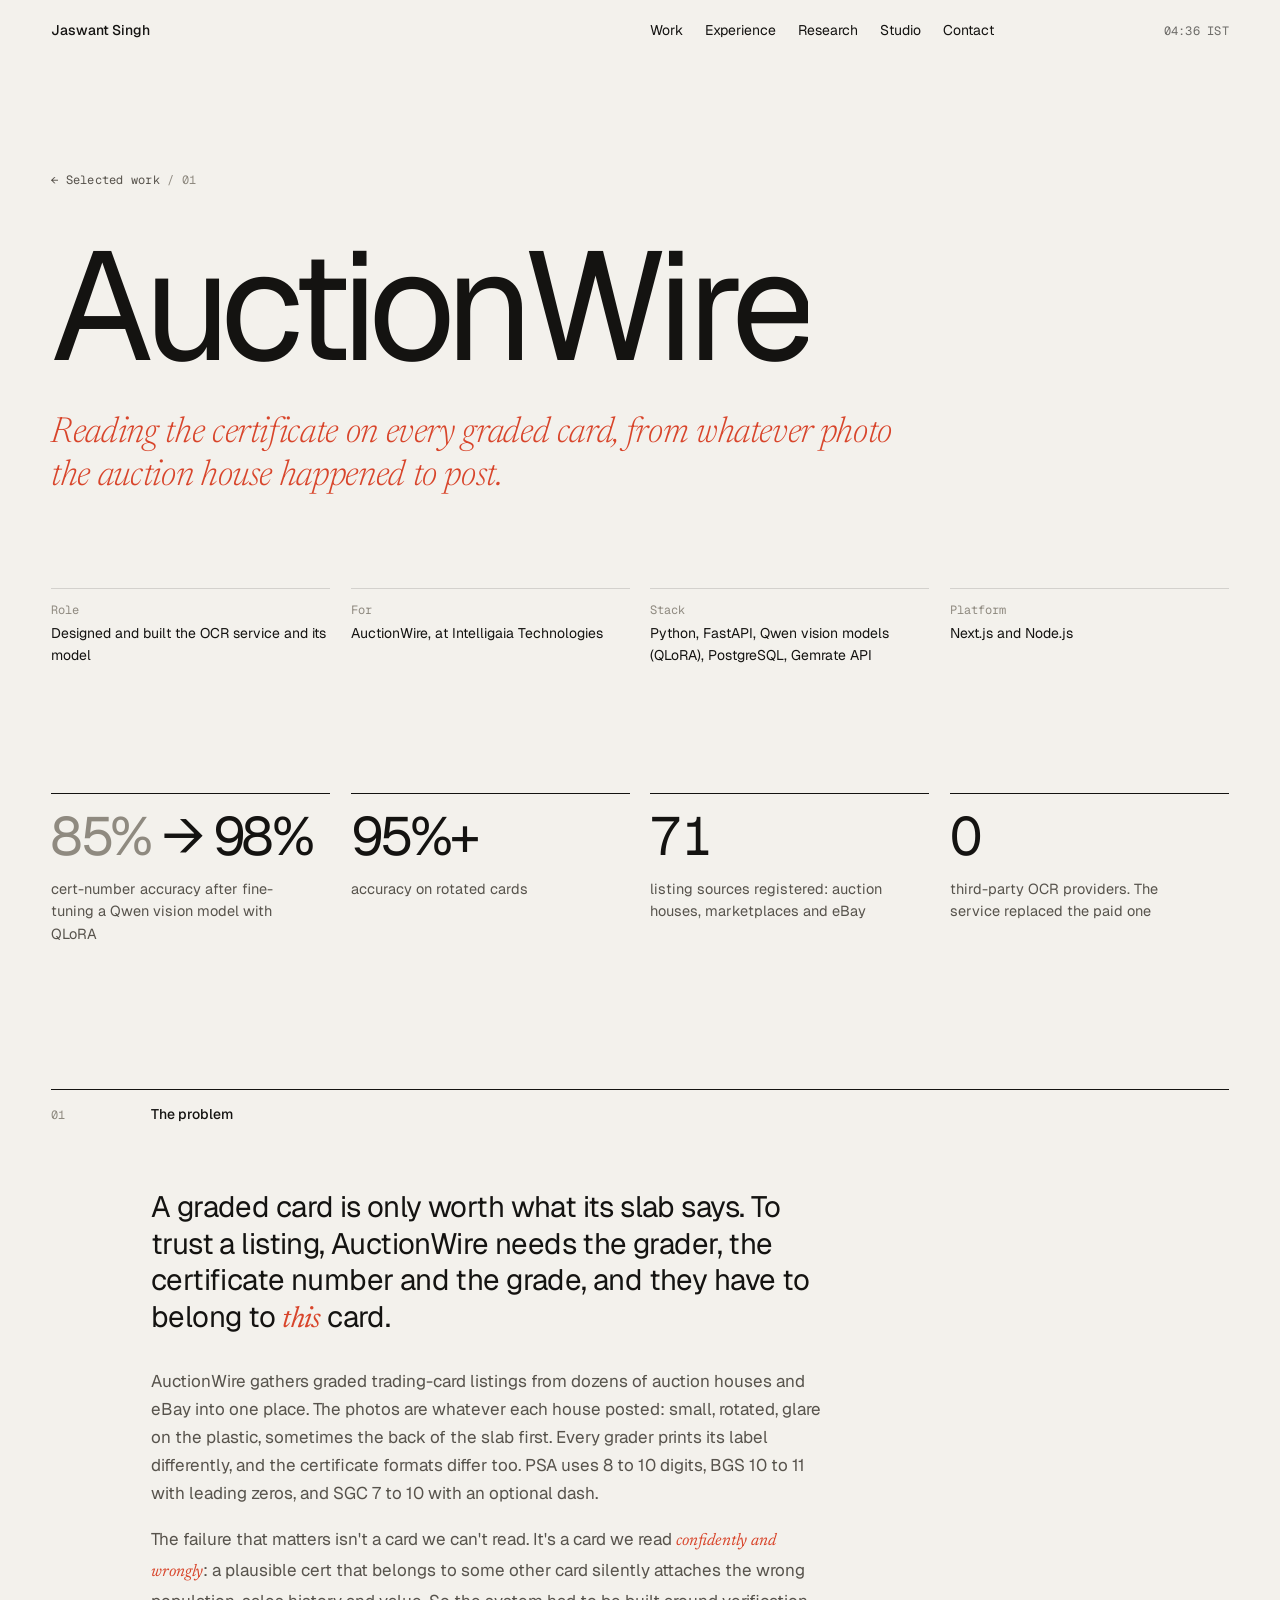
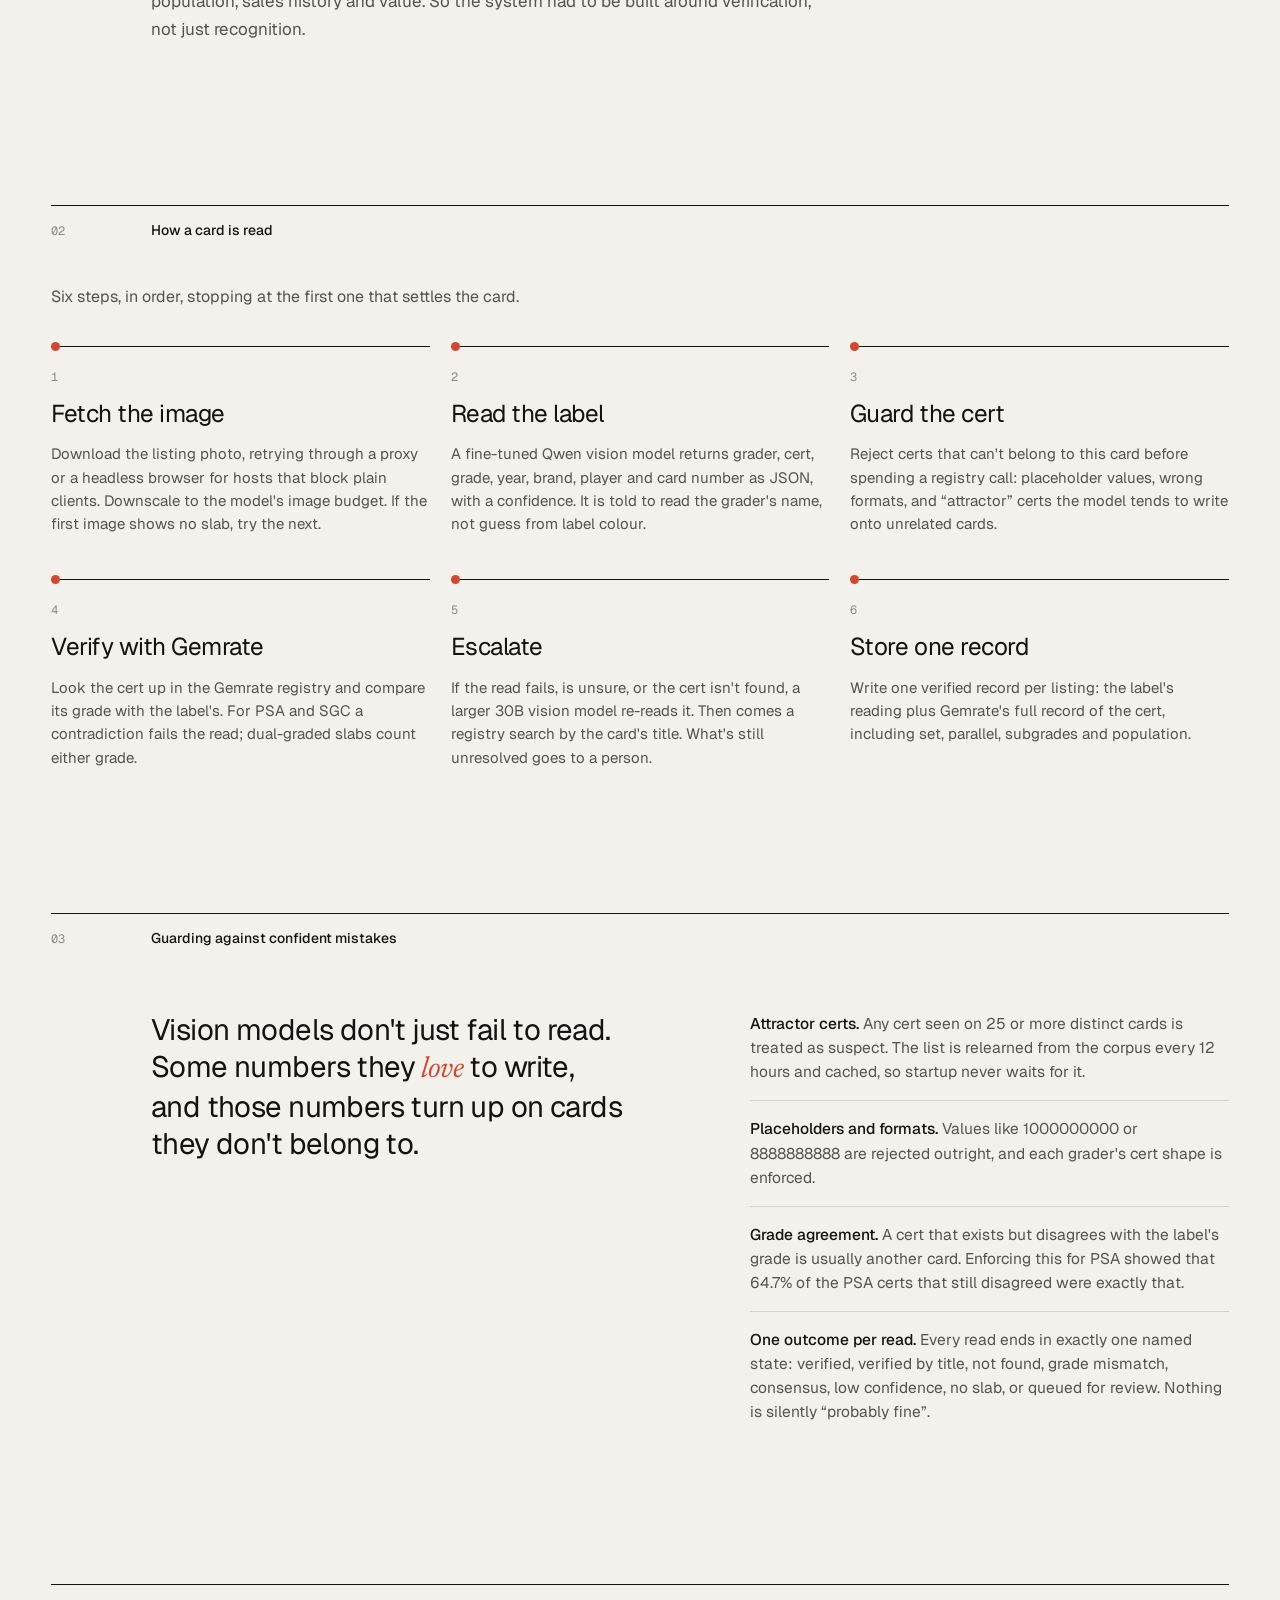
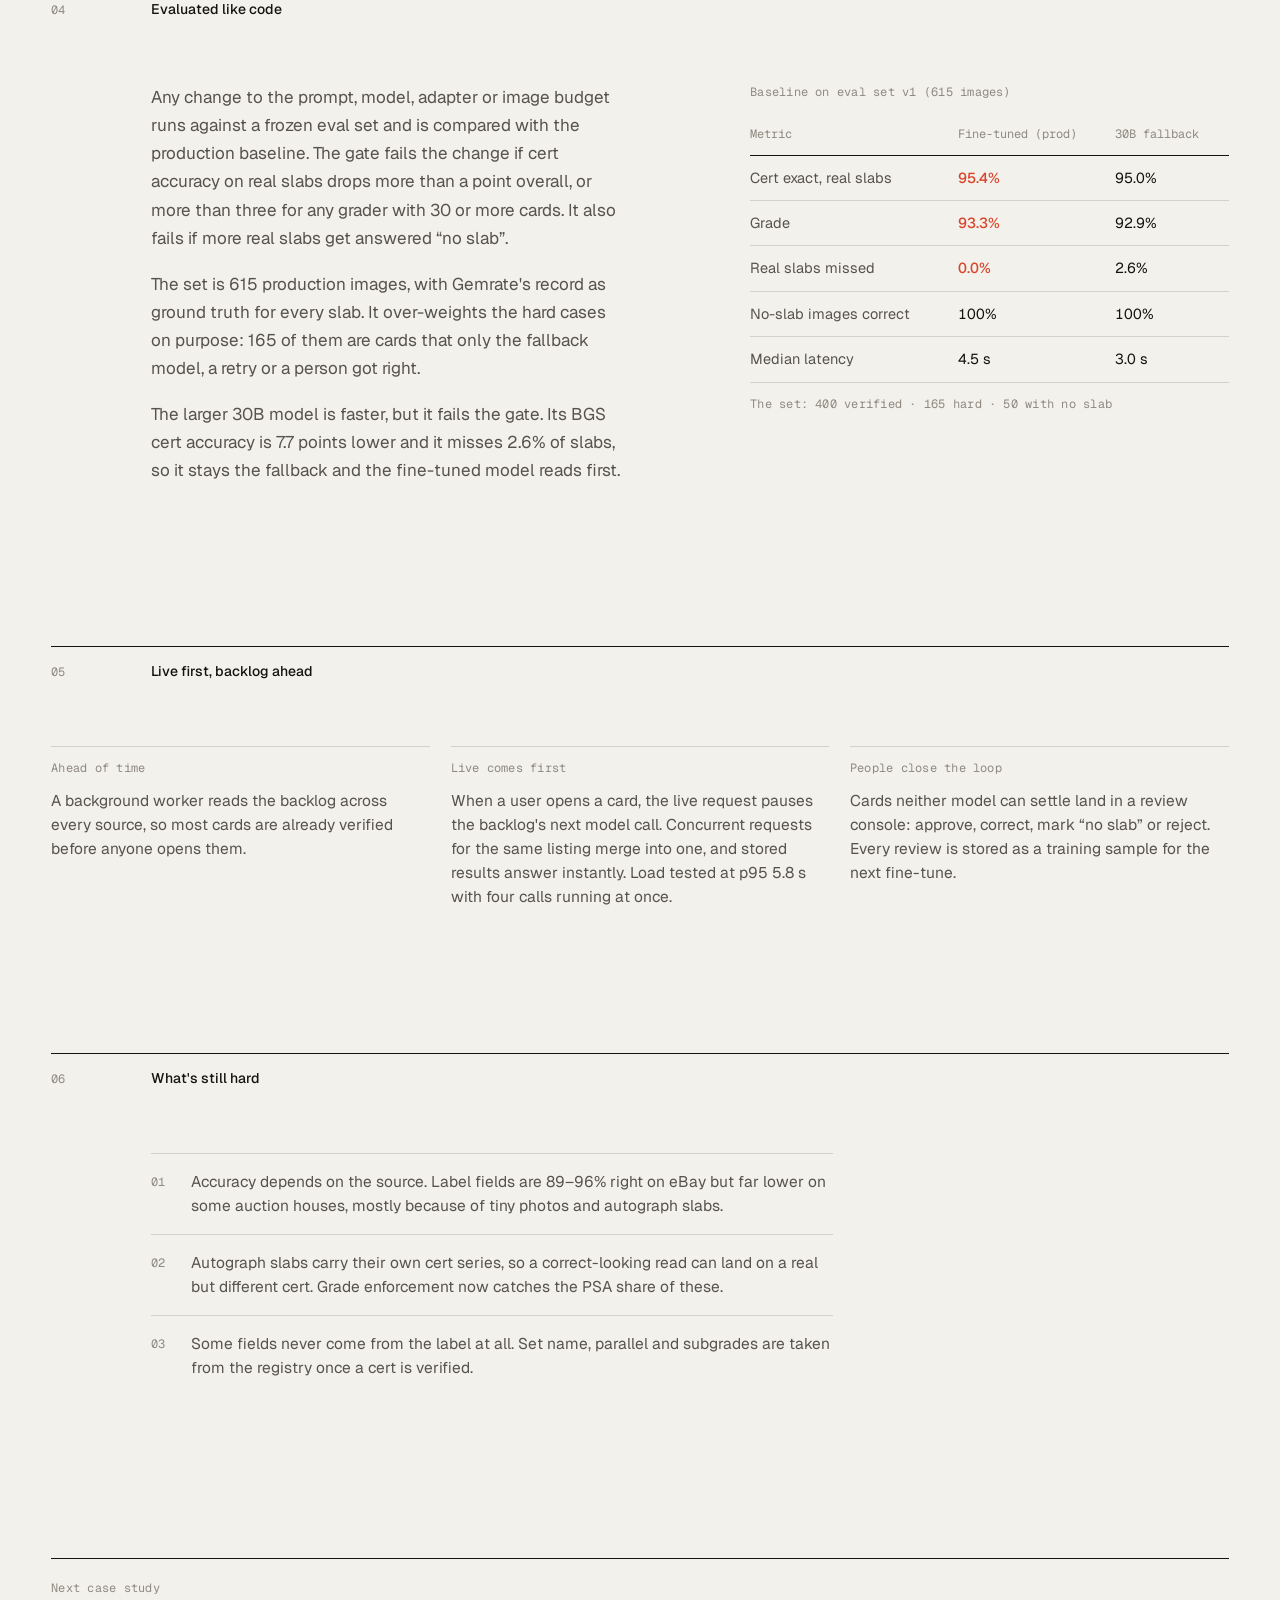
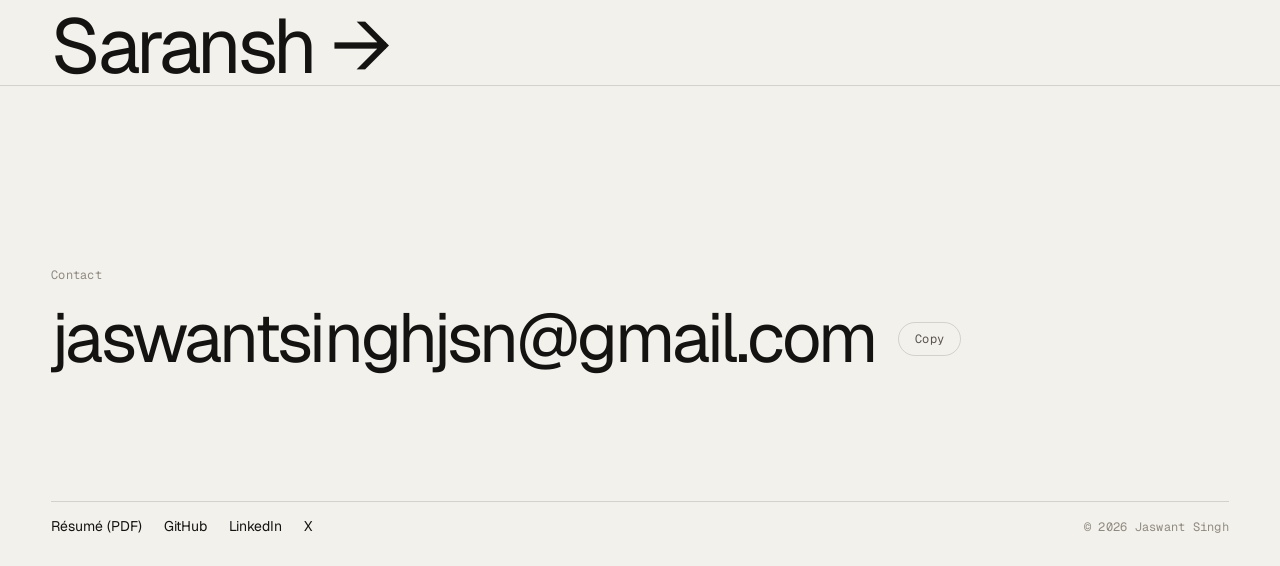
==== commit 76f94148: "Add the Saransh case study page - work/saransh/: starting point (built on Meetily, credited), the si" ====
--- a/work/auctionwire/index.html
+++ b/work/auctionwire/index.html
@@ -56,7 +56,7 @@
 
   <!-- ─────────── numbers ─────────── -->
   <section class="cs-stats" aria-label="Results">
-    <div class="cs-stat" data-reveal>
+    <div class="cs-stat cs-stat--wide" data-reveal>
       <p class="cs-stat__n"><span class="cs-stat__from">85%</span> → <span data-count="98">98</span>%</p>
       <p class="cs-stat__l">cert-number accuracy after fine-tuning a Qwen vision model with QLoRA</p>
     </div>
@@ -239,9 +239,9 @@
 
   <!-- ─────────── next ─────────── -->
   <nav class="cs-next" aria-label="More">
-    <a href="../../#work" class="cs-next__link">
-      <span class="label">Back to</span>
-      <span class="cs-next__title">Selected work →</span>
+    <a href="../saransh/" class="cs-next__link">
+      <span class="label">Next case study</span>
+      <span class="cs-next__title">Saransh →</span>
     </a>
   </nav>
 
--- a/css/style.css
+++ b/css/style.css
@@ -491,7 +491,7 @@
 .cs-stat__from { color: var(--ink-3); }
 .cs-stat__l { margin-top: 14px; font-size: 14.5px; color: var(--ink-2); max-width: 26ch; }
 @media (max-width: 900px) { .cs-stats { grid-template-columns: 1fr 1fr; } }
-@media (max-width: 600px) { .cs-stat:first-child { grid-column: 1 / -1; } }
+@media (max-width: 600px) { .cs-stat--wide { grid-column: 1 / -1; } }
 
 .cs-block { padding: clamp(96px, 16vh, 170px) var(--pad) 0; }
 .cs-intro { color: var(--ink-2); margin: -20px 0 36px; }
@@ -569,3 +569,15 @@
 .row--link { cursor: pointer; }
 .row__link::after { content: ""; position: absolute; inset: 0; }
 .row__cta { color: var(--accent); }
+.row__ext {
+  color: var(--ink-2);
+  background: linear-gradient(currentColor, currentColor) no-repeat 0 100% / 0 1px;
+  transition: background-size 0.5s var(--ease), color 0.3s;
+}
+.row__ext:hover { color: var(--accent); background-size: 100% 1px; }
+
+.cs-a { color: inherit; text-decoration: underline; text-decoration-color: var(--rule); text-underline-offset: 3px; transition: color 0.3s, text-decoration-color 0.3s; }
+.cs-a:hover { color: var(--accent); text-decoration-color: currentColor; }
+.cs-credit { margin-left: calc((100% + var(--gap)) / 12); margin-top: 28px; color: var(--ink-3); }
+@media (max-width: 760px) { .cs-credit { margin-left: 0; } }
+.pipe__step code, .cs-prose code { font-family: var(--mono); font-size: 0.85em; background: rgba(20, 19, 17, 0.06); padding: 1px 5px; }
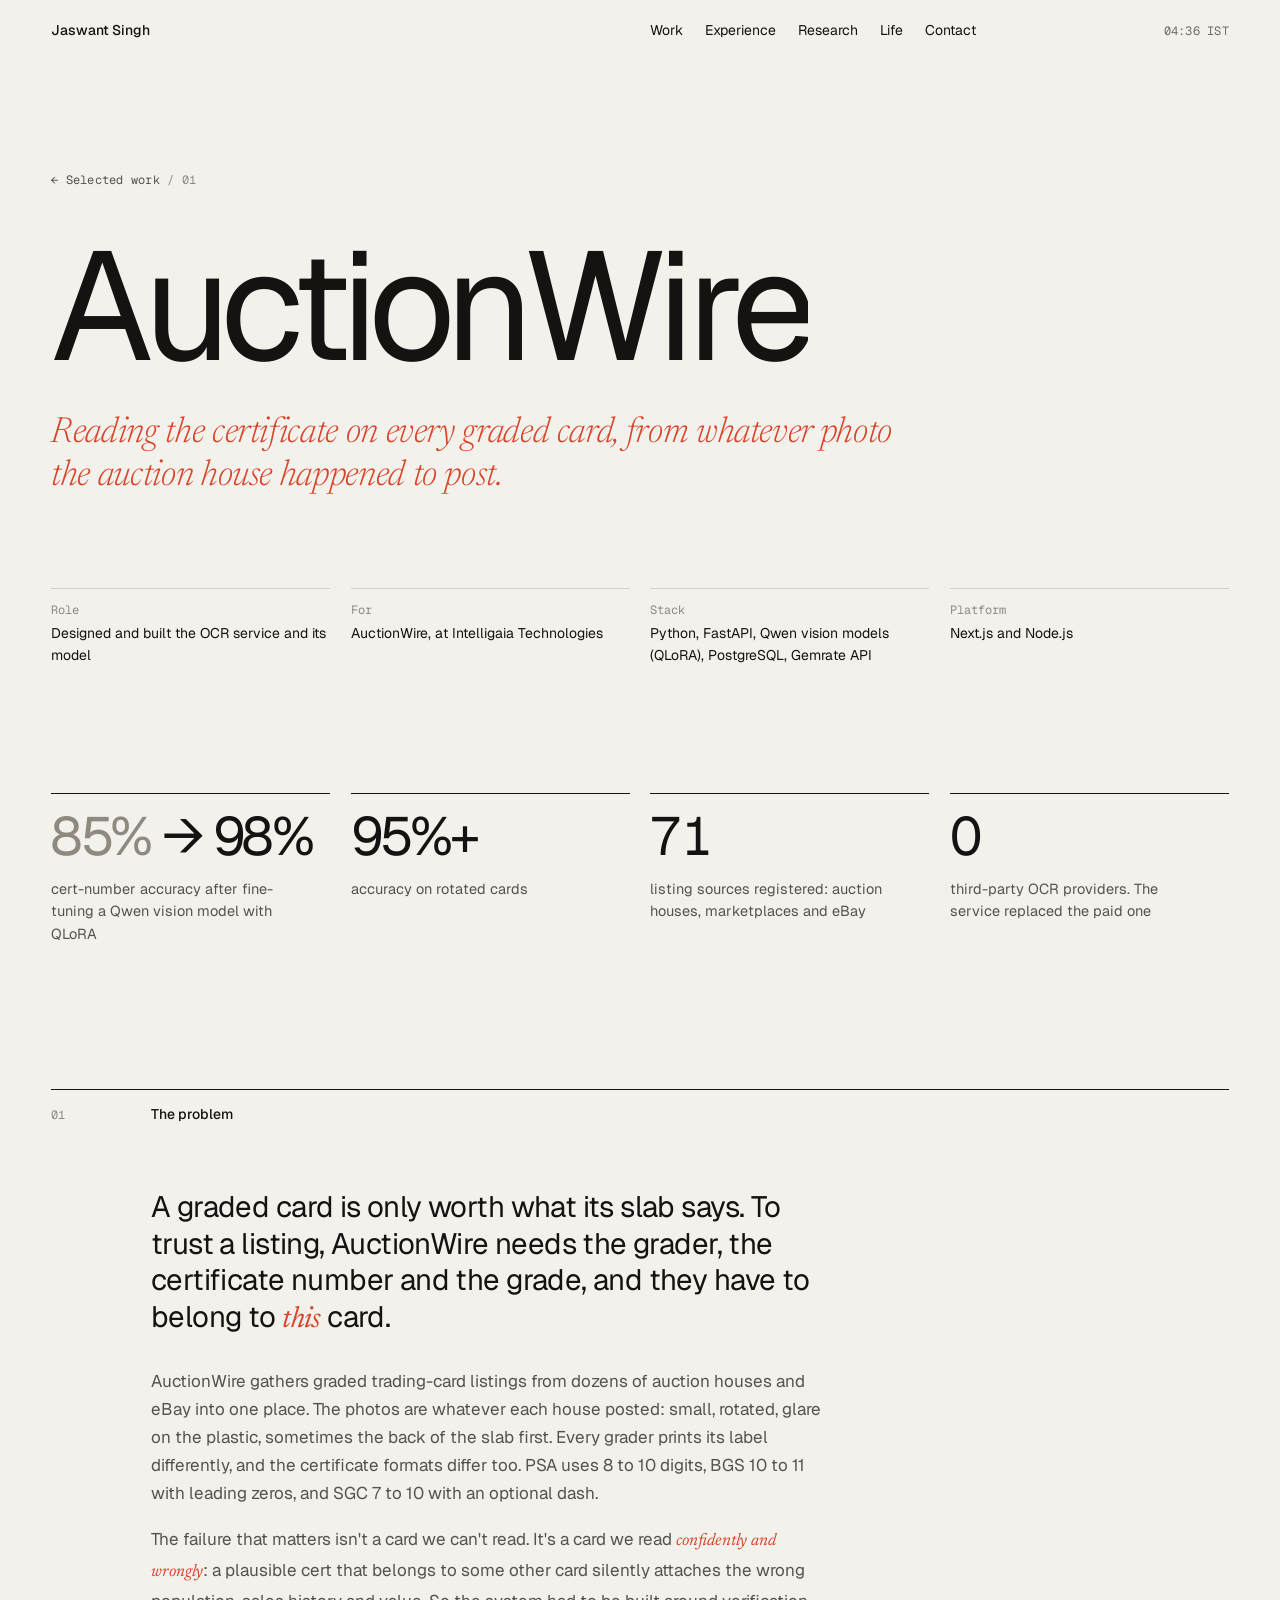
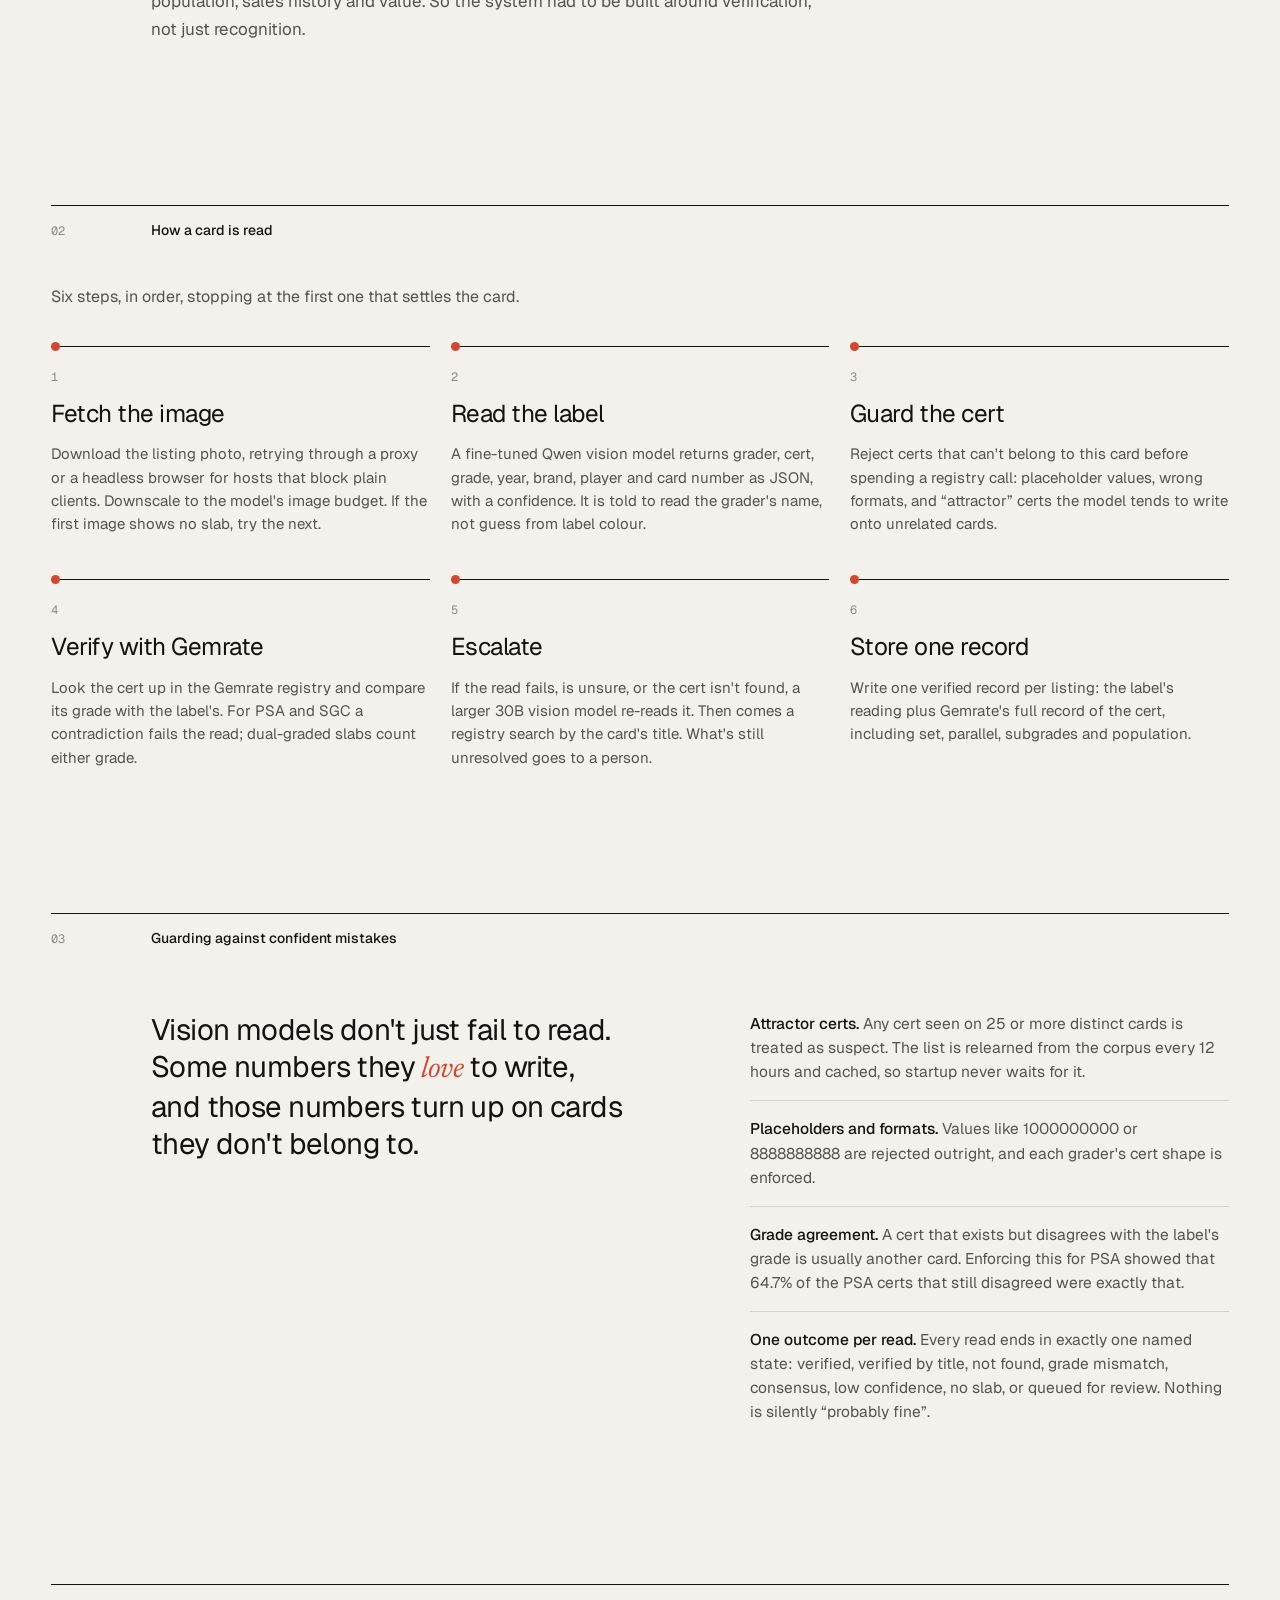
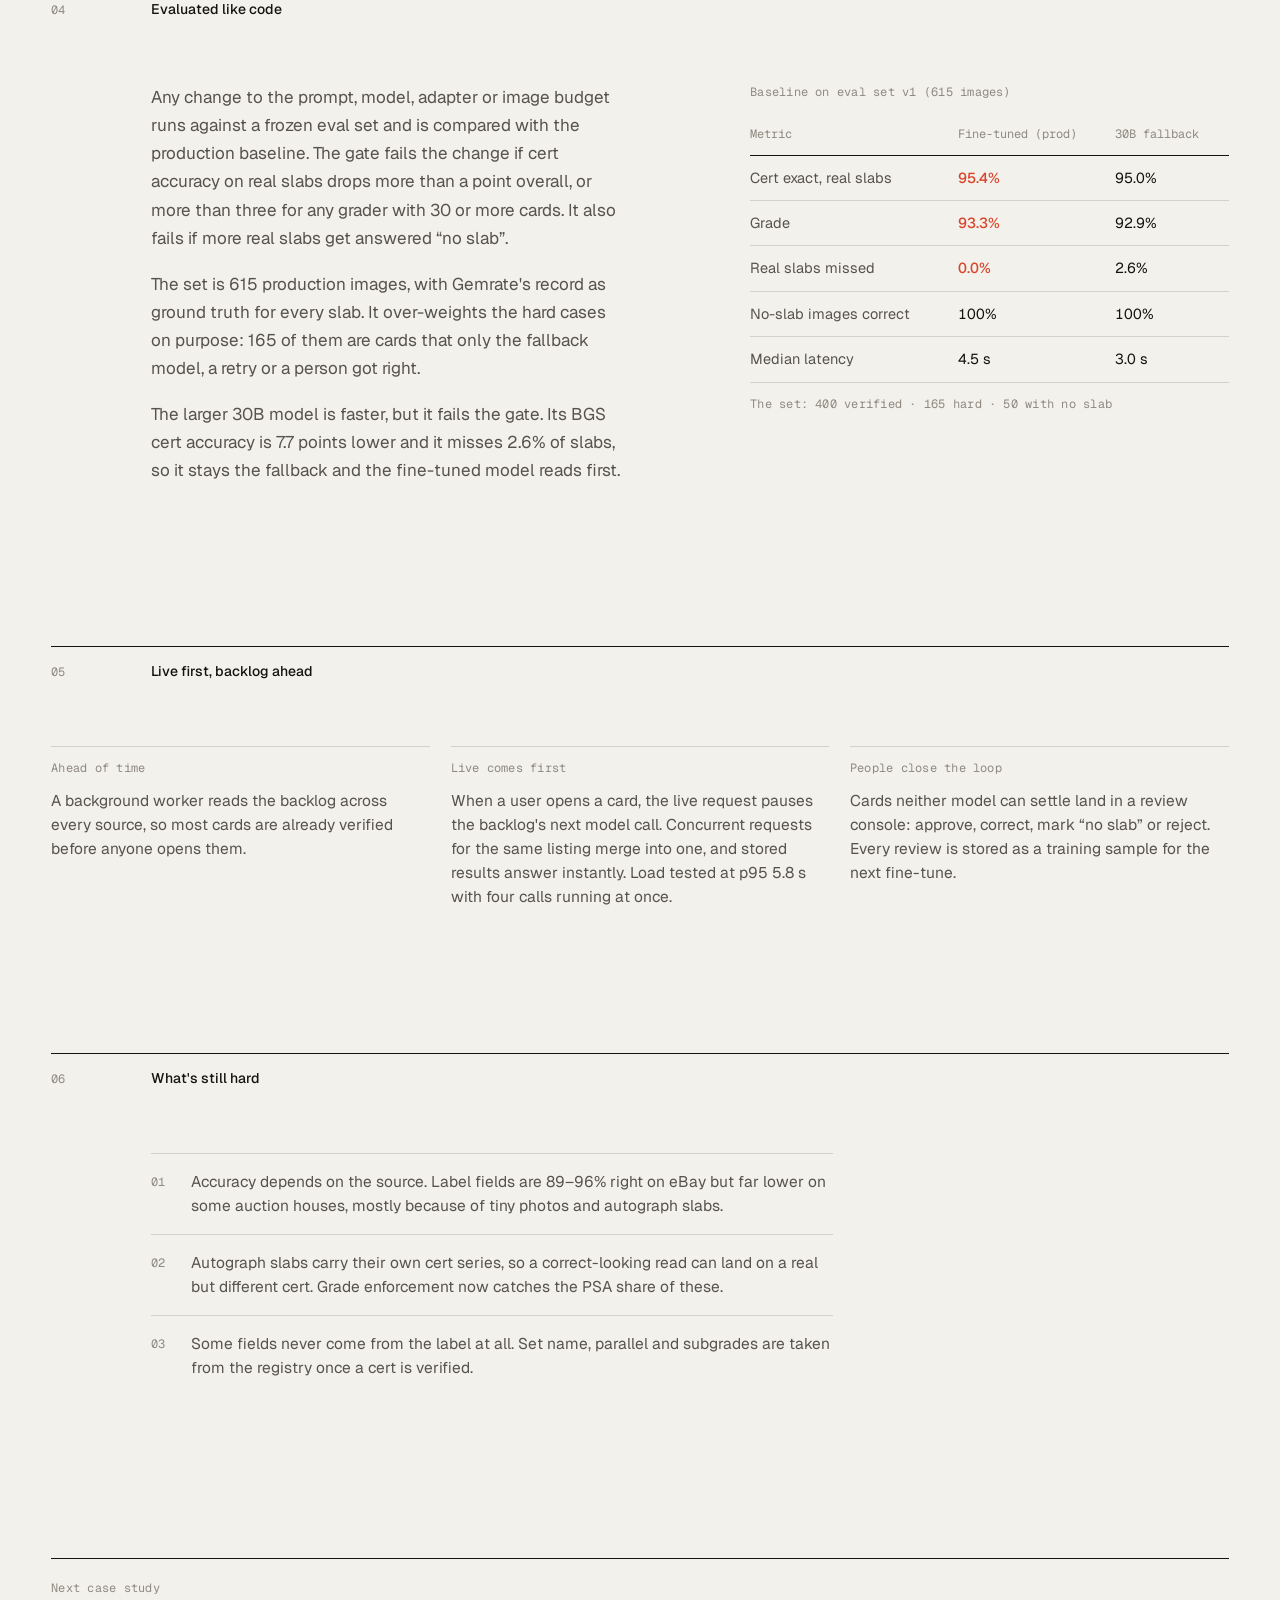
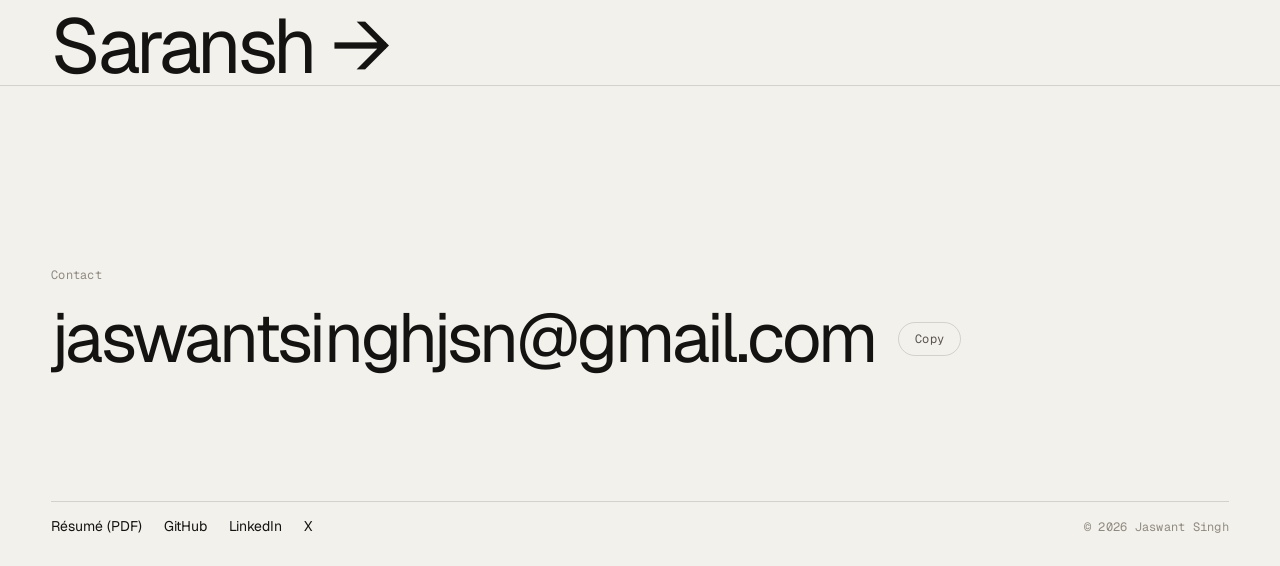
==== commit 3f932523: "Rebuild the Studio as 'Life' from what Jaswant actually loves - tagline: 'After hours: ragas, ghazal" ====
--- a/work/auctionwire/index.html
+++ b/work/auctionwire/index.html
@@ -11,9 +11,12 @@
 <meta property="og:url" content="https://jaswant.art/work/auctionwire/" />
 <meta property="og:title" content="AuctionWire: reading every slab" />
 <meta property="og:description" content="A fine-tuned vision model, a registry check and an eval gate: how AuctionWire verifies graded cards from listing photos." />
-<meta property="og:image" content="https://jaswant.art/og.png" />
+<meta property="og:image" content="https://jaswant.art/work/auctionwire/og.png" />
+<meta property="og:image:width" content="1200" />
+<meta property="og:image:height" content="630" />
 <meta name="twitter:card" content="summary_large_image" />
 <meta name="twitter:creator" content="@CodeComposer009" />
+<meta name="twitter:image" content="https://jaswant.art/work/auctionwire/og.png" />
 <link rel="icon" href="/favicon.ico" sizes="any" />
 <link rel="icon" type="image/png" sizes="32x32" href="/img/favicon-32.png" />
 <link rel="apple-touch-icon" href="/img/apple-touch-icon.png" />
@@ -30,7 +33,7 @@
     <a href="../../#work">Work</a>
     <a href="../../#experience" class="top__wide">Experience</a>
     <a href="../../#writing">Research</a>
-    <a href="../../#studio">Studio</a>
+    <a href="../../#studio">Life</a>
     <a href="#contact">Contact</a>
   </nav>
   <span class="top__time mono" id="clock" aria-label="Local time"></span>
--- a/css/style.css
+++ b/css/style.css
@@ -581,3 +581,33 @@
 .cs-credit { margin-left: calc((100% + var(--gap)) / 12); margin-top: 28px; color: var(--ink-3); }
 @media (max-width: 760px) { .cs-credit { margin-left: 0; } }
 .pipe__step code, .cs-prose code { font-family: var(--mono); font-size: 0.85em; background: rgba(20, 19, 17, 0.06); padding: 1px 5px; }
+
+/* screenshots on case pages */
+.cs-shot { margin: clamp(80px, 14vh, 150px) var(--pad) 0; }
+.cs-shot--inset { margin: clamp(48px, 8vh, 90px) 0 0; }
+.cs-shot img {
+  display: block; width: 100%; height: auto;
+  border: 1px solid var(--rule);
+  box-shadow: 0 30px 60px -30px rgba(20, 19, 17, 0.25);
+}
+.cs-shot figcaption { margin-top: 12px; color: var(--ink-3); max-width: 70ch; }
+
+/* ─────────────────────────── life (interests) ─────────────────────────── */
+.life {
+  display: grid; grid-template-columns: repeat(3, 1fr); column-gap: var(--gap); row-gap: clamp(40px, 6vh, 64px);
+  margin-bottom: clamp(96px, 15vh, 170px);
+}
+.life__item { border-top: 1px solid var(--rule); padding-top: 14px; }
+.life__item--wide { grid-column: span 3; }
+.life__n { color: var(--ink-3); }
+.life__t {
+  font-family: var(--serif); font-weight: 300; font-style: italic;
+  font-size: clamp(34px, 3.6vw, 56px); line-height: 1; letter-spacing: -0.02em;
+  margin: 10px 0 14px;
+  transition: color 0.35s;
+}
+.life__item:hover .life__t { color: var(--accent); }
+.life__item p { color: var(--ink-2); font-size: 15.5px; max-width: 38ch; }
+.life__meta { margin-top: 12px; color: var(--ink-3) !important; font-size: 12px !important; }
+@media (max-width: 900px) { .life { grid-template-columns: 1fr 1fr; } .life__item--wide { grid-column: 1 / -1; } }
+@media (max-width: 560px) { .life { grid-template-columns: 1fr; } }
